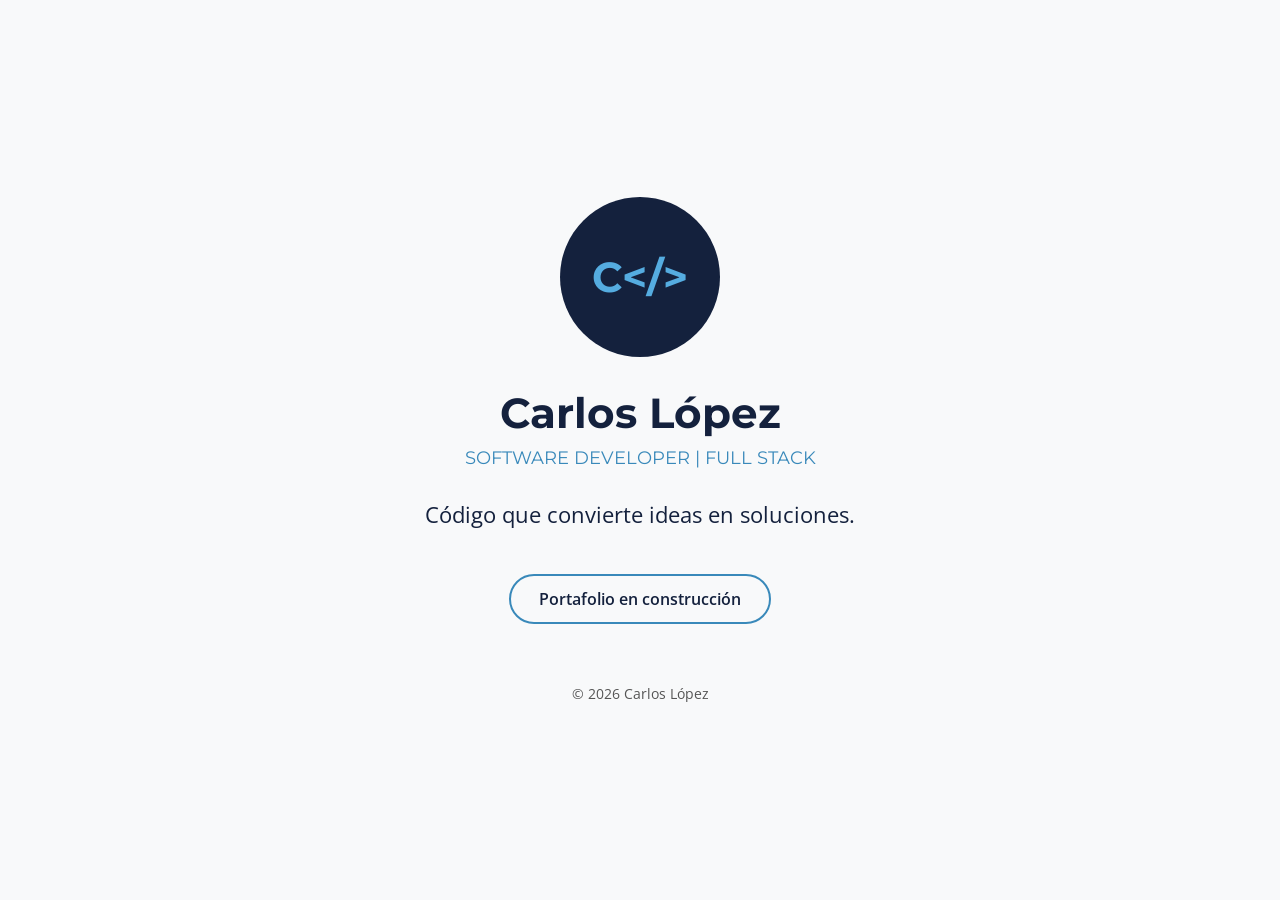
==== index.html @ bdfd5cbb "Add initial HTML structure for portfolio page" ====
<!DOCTYPE html>
<html lang="es">
<head>
    <meta charset="UTF-8">
    <meta name="viewport" content="width=device-width, initial-scale=1.0">
    <title>Carlos López | Portafolio Profesional</title>

    <link href="https://fonts.googleapis.com/css2?family=Montserrat:wght@600;700&family=Open+Sans:wght@400;600&display=swap" rel="stylesheet">

    <style>
        * {
            margin: 0;
            padding: 0;
            box-sizing: border-box;
        }

        body {
            min-height: 100vh;
            display: flex;
            justify-content: center;
            align-items: center;
            text-align: center;
            font-family: 'Open Sans', sans-serif;
            background: #F8F9FA;
            color: #14213D;
        }

        .container {
            padding: 40px 25px;
            max-width: 800px;
        }

        .logo {
            width: 160px;
            height: 160px;
            margin: 0 auto 30px;
            border-radius: 50%;
            background: #14213D;
            display: flex;
            justify-content: center;
            align-items: center;
            font-family: 'Montserrat', sans-serif;
            font-size: 42px;
            font-weight: 700;
            color: #55ACE0;
        }

        h1 {
            font-family: 'Montserrat', sans-serif;
            font-size: 42px;
            margin-bottom: 8px;
        }

        .role {
            font-family: 'Montserrat', sans-serif;
            font-size: 18px;
            color: #3989BA;
            margin-bottom: 30px;
        }

        .slogan {
            font-size: 22px;
            margin-bottom: 45px;
        }

        .construction {
            display: inline-block;
            padding: 12px 28px;
            border: 2px solid #3989BA;
            border-radius: 30px;
            color: #14213D;
            font-weight: 600;
        }

        footer {
            margin-top: 60px;
            font-size: 14px;
            color: #555;
        }
    </style>
</head>

<body>

    <main class="container">

        <div class="logo">
            C&lt;/&gt;
        </div>

        <h1>Carlos López</h1>

        <p class="role">
            SOFTWARE DEVELOPER | FULL STACK
        </p>

        <p class="slogan">
            Código que convierte ideas en soluciones.
        </p>

        <div class="construction">
            Portafolio en construcción
        </div>

        <footer>
            © 2026 Carlos López
        </footer>

    </main>

</body>
</html>
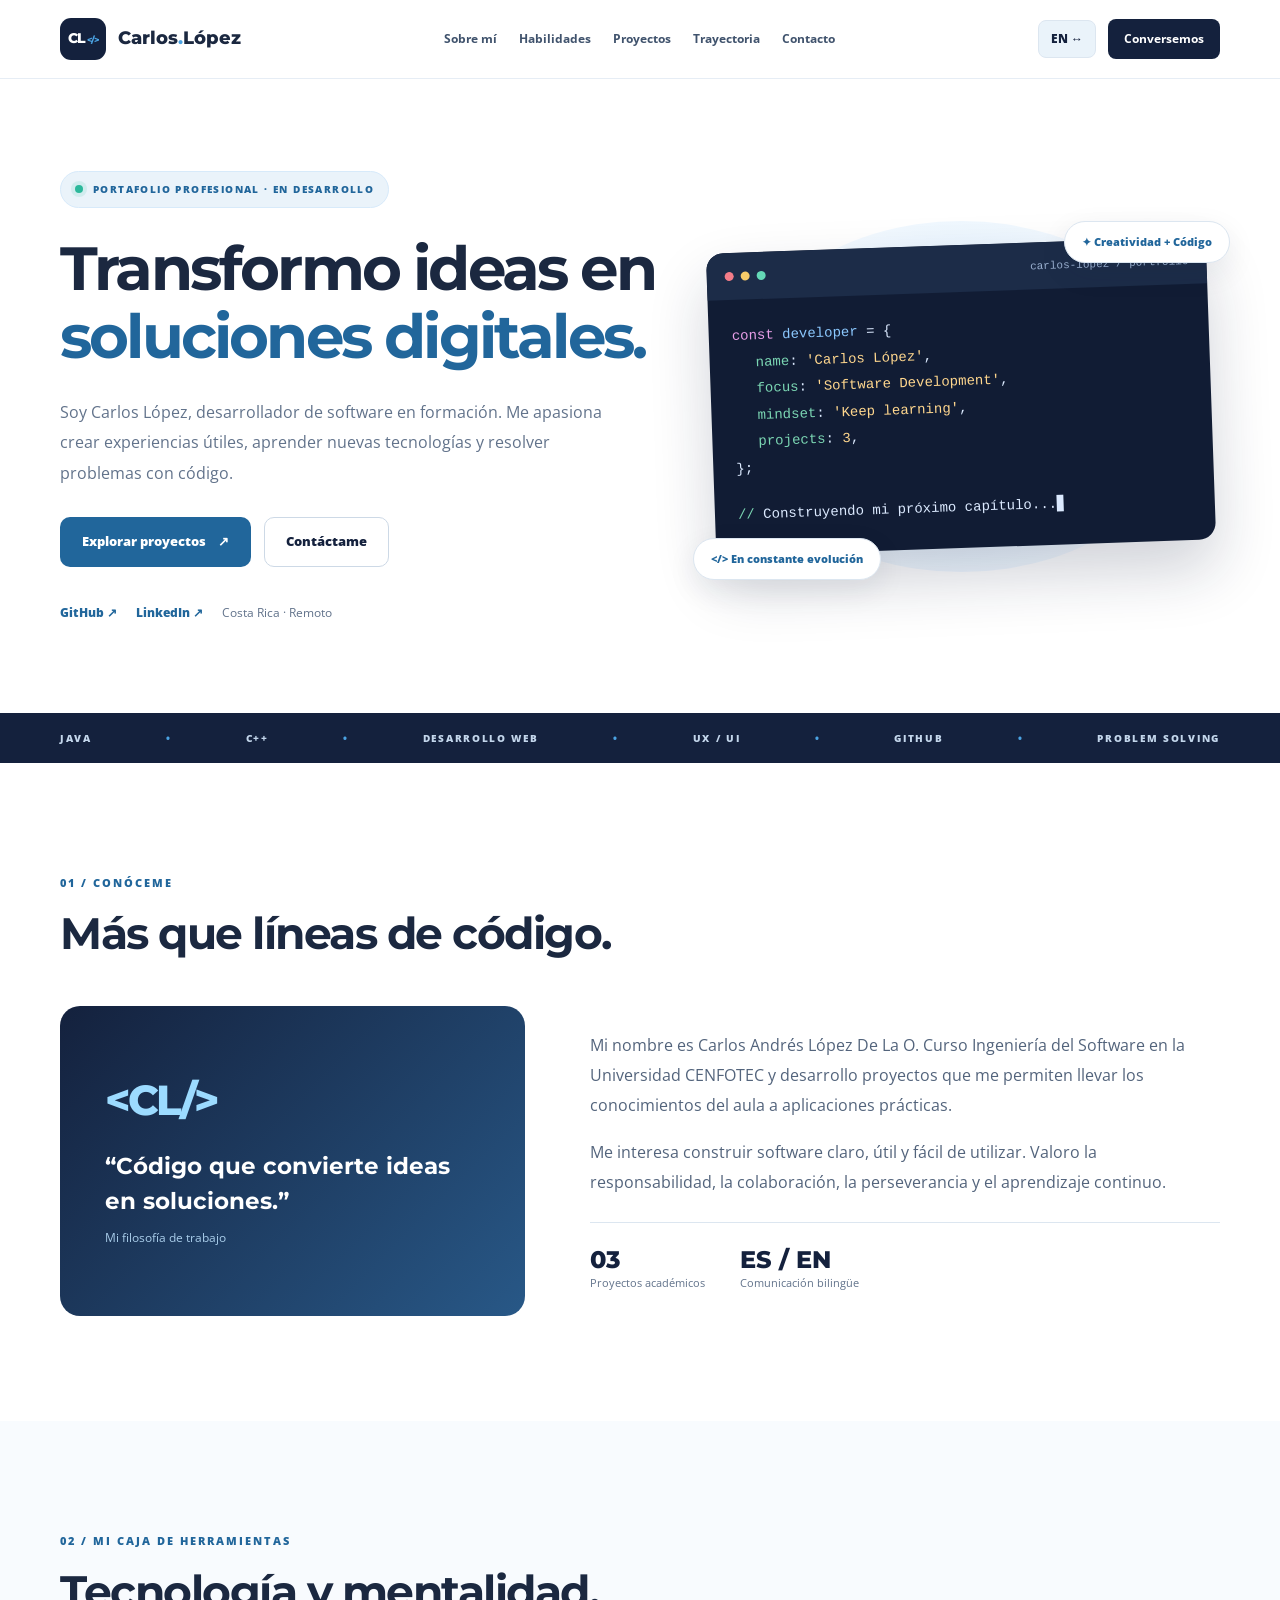
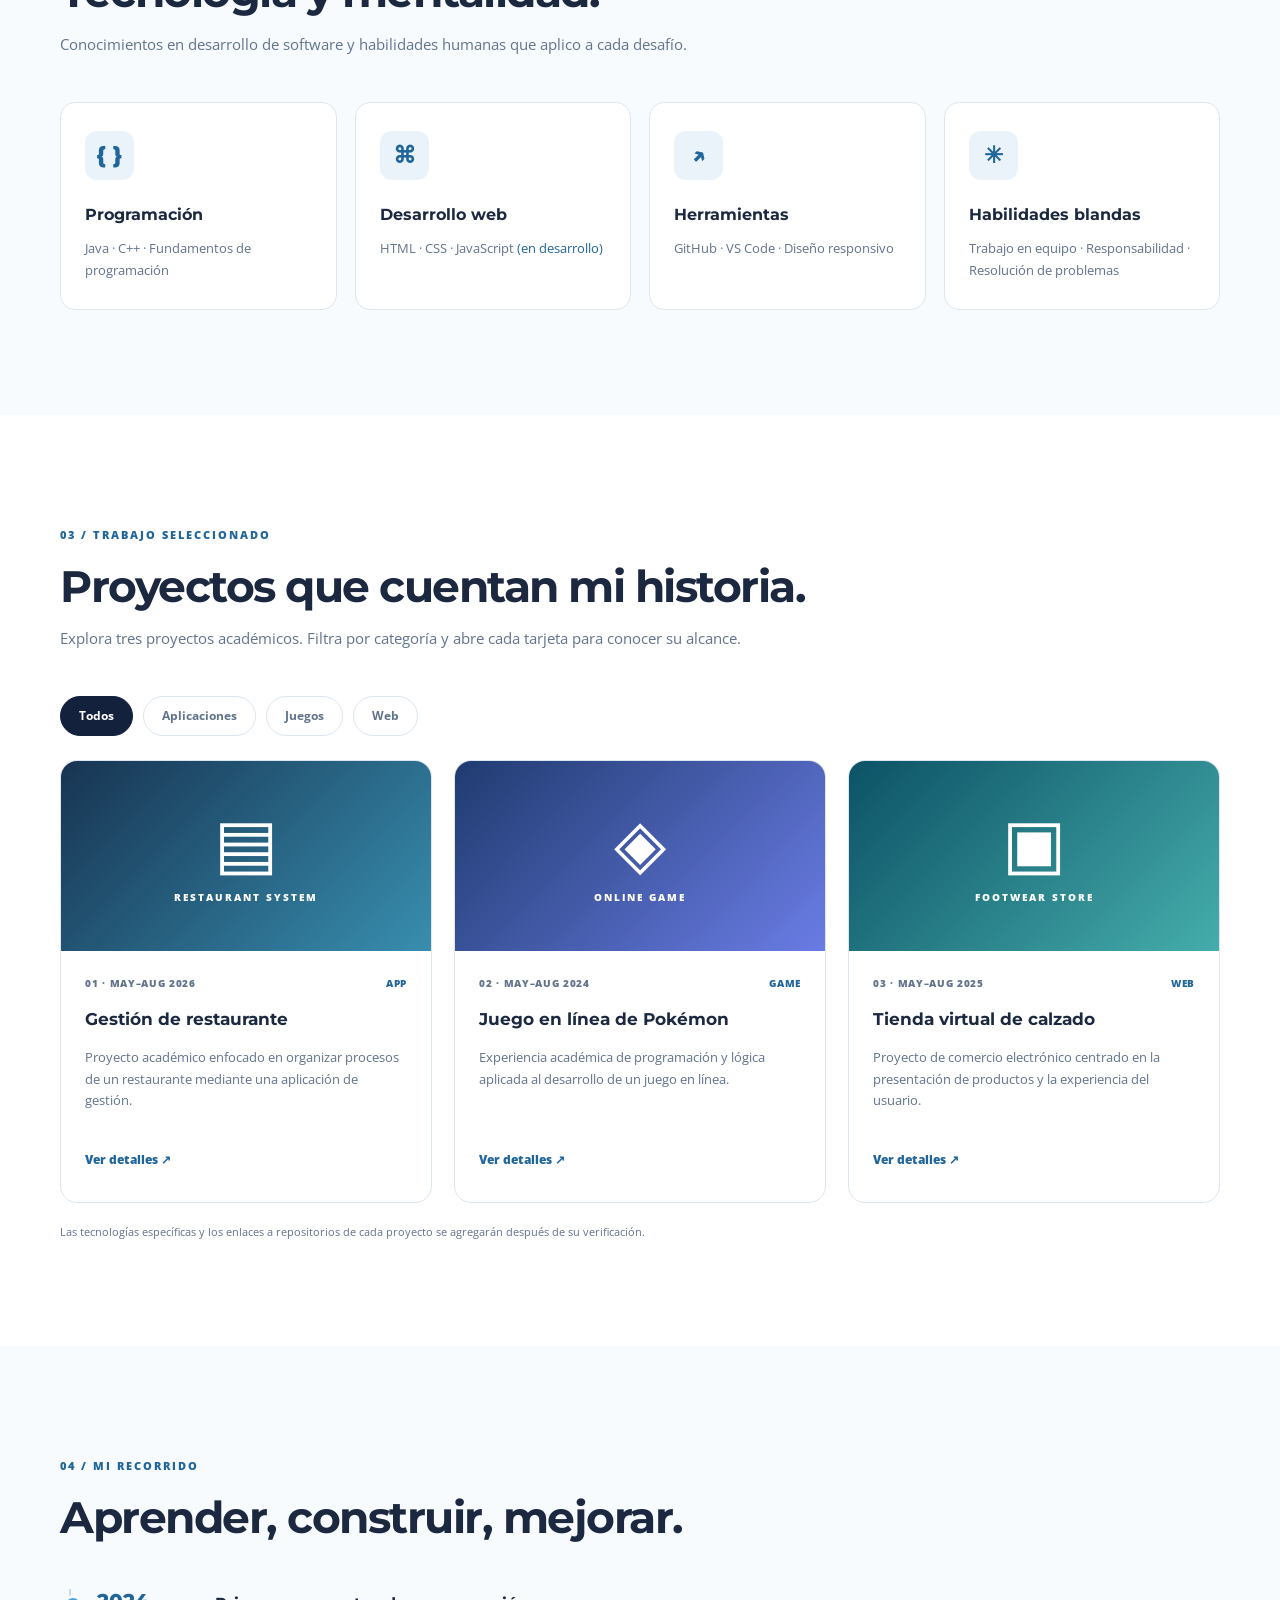
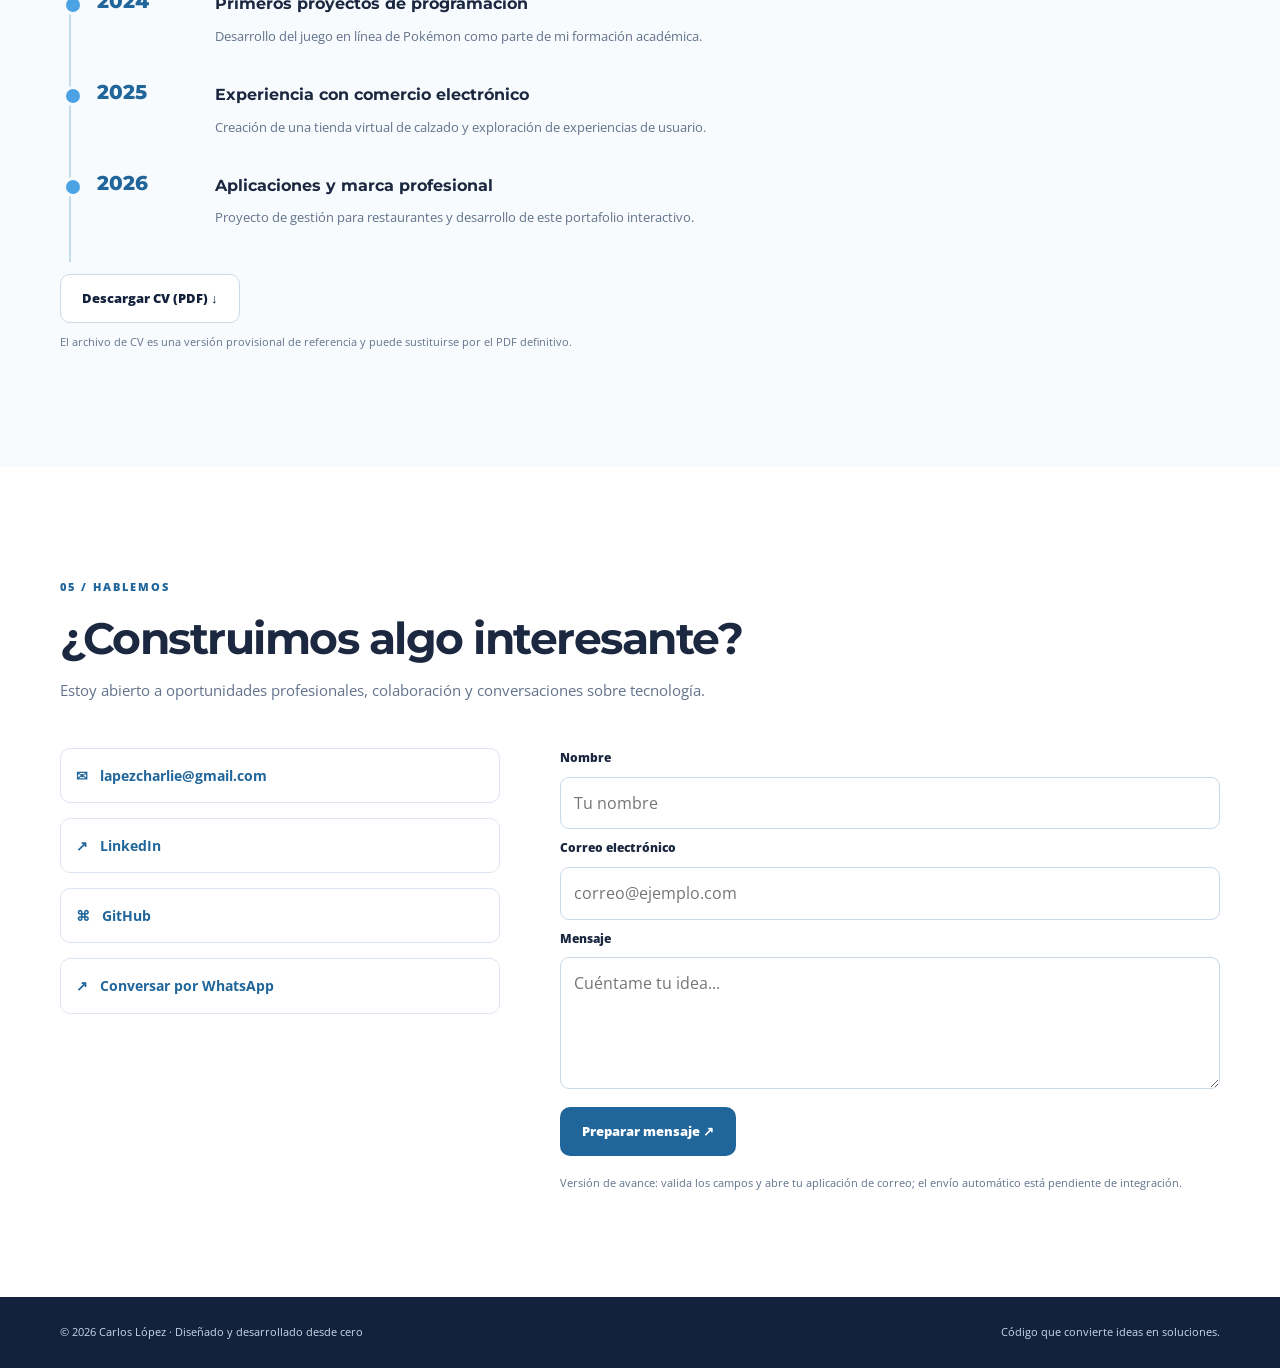
==== commit 64b6449c: "Revise index.html for portfolio updates Updated HTML structure and content for Carlos López's portfo" ====
--- a/index.html
+++ b/index.html
@@ -1,112 +1,34 @@
-<!DOCTYPE html>
+<!doctype html>
 <html lang="es">
 <head>
-    <meta charset="UTF-8">
-    <meta name="viewport" content="width=device-width, initial-scale=1.0">
-    <title>Carlos López | Portafolio Profesional</title>
+<meta charset="utf-8"><meta name="viewport" content="width=device-width,initial-scale=1">
+<meta name="description" content="Portafolio profesional de Carlos López, desarrollador de software. Proyectos, habilidades y contacto.">
+<title>Carlos López | Software Developer</title>
+<link rel="icon" href="assets/favicon.svg" type="image/svg+xml">
+<link rel="preconnect" href="https://fonts.googleapis.com"><link rel="preconnect" href="https://fonts.gstatic.com" crossorigin>
+<link href="https://fonts.googleapis.com/css2?family=Montserrat:wght@400;500;600;700;800&family=Open+Sans:wght@400;500;600;700&display=swap" rel="stylesheet">
+<link rel="stylesheet" href="styles.css">
+<script src="script.js" defer></script>
+</head>
+<body>
+<a class="skip-link" href="#main">Saltar al contenido</a>
+<header class="header" id="top"><nav class="nav container" aria-label="Navegación principal">
+<a class="brand" href="#inicio" aria-label="Carlos López, inicio"><span class="brand-icon">CL<span class="bracket">&lt;/&gt;</span></span><span>Carlos<span class="dot">.</span>López</span></a>
+<button id="menuBtn" class="menu-btn" aria-label="Abrir menú" aria-expanded="false" aria-controls="navLinks">☰</button>
+<div class="nav-links" id="navLinks"><a href="#sobre-mi" data-i18n="navAbout">Sobre mí</a><a href="#habilidades" data-i18n="navSkills">Habilidades</a><a href="#proyectos" data-i18n="navProjects">Proyectos</a><a href="#trayectoria" data-i18n="navJourney">Trayectoria</a><a href="#contacto" data-i18n="navContact">Contacto</a></div>
+<div class="nav-actions"><button id="langBtn" class="lang-btn" aria-label="Switch language" aria-pressed="false">EN <span aria-hidden="true">↔</span></button><a class="nav-cta" href="#contacto" data-i18n="letsTalk">Conversemos</a></div>
+</nav></header>
+<main id="main">
+<section class="hero container" id="inicio"><div class="hero-copy reveal"><div class="eyebrow"><span class="live-dot"></span><span data-i18n="eyebrow">PORTAFOLIO PROFESIONAL · EN DESARROLLO</span></div><h1 data-i18n="heroTitle">Transformo ideas en <em>soluciones digitales.</em></h1><p class="hero-sub" data-i18n="heroText">Soy Carlos López, desarrollador de software en formación. Me apasiona crear experiencias útiles, aprender nuevas tecnologías y resolver problemas con código.</p><div class="hero-buttons"><a class="btn btn-primary" href="#proyectos" data-i18n="viewProjects">Explorar proyectos <span aria-hidden="true">↗</span></a><a class="btn btn-secondary" href="#contacto" data-i18n="contactMe">Contáctame</a></div><div class="hero-social"><a href="https://github.com/CarloLopez23" target="_blank" rel="noopener">GitHub ↗</a><a href="https://www.linkedin.com/in/carloslopezdelao-dev/" target="_blank" rel="noopener">LinkedIn ↗</a><span data-i18n="location">Costa Rica · Remoto</span></div></div><div class="hero-visual reveal" aria-label="Ilustración vectorial de un entorno de desarrollo"><div class="glow"></div><div class="terminal"><div class="terminal-bar"><span></span><span></span><span></span><strong>carlos-lopez / portfolio</strong></div><div class="code"><p><span class="pink">const</span> <span class="blue">developer</span> = {</p><p class="indent"><span class="mint">name</span>: <span class="yellow">'Carlos López'</span>,</p><p class="indent"><span class="mint">focus</span>: <span class="yellow">'Software Development'</span>,</p><p class="indent"><span class="mint">mindset</span>: <span class="yellow">'Keep learning'</span>,</p><p class="indent"><span class="mint">projects</span>: <span class="yellow">3</span>,</p><p>};</p><p class="terminal-last"><span class="mint">//</span> <span data-i18n="terminalComment">Construyendo mi próximo capítulo...</span><span class="cursor">▋</span></p></div></div><div class="floating-pill pill-top">✦ <span data-i18n="pillCreative">Creatividad + Código</span></div><div class="floating-pill pill-bottom">&lt;/&gt; <span data-i18n="pillBuilding">En constante evolución</span></div></div></section>
+<div class="ticker"><div class="container ticker-inner"><span>JAVA</span><span>•</span><span>C++</span><span>•</span><span>DESARROLLO WEB</span><span>•</span><span>UX / UI</span><span>•</span><span>GITHUB</span><span>•</span><span>PROBLEM SOLVING</span></div></div>
+<section class="section container" id="sobre-mi"><div class="section-heading reveal"><span class="section-number">01 / <span data-i18n="aboutKicker">CONÓCEME</span></span><h2 data-i18n="aboutTitle">Más que líneas de código.</h2></div><div class="about-grid"><div class="about-card reveal"><div class="about-symbol">&lt;CL/&gt;</div><p data-i18n="aboutQuote">“Código que convierte ideas en soluciones.”</p><span data-i18n="aboutSignature">Mi filosofía de trabajo</span></div><div class="about-text reveal"><p data-i18n="aboutP1">Mi nombre es Carlos Andrés López De La O. Curso Ingeniería del Software en la Universidad CENFOTEC y desarrollo proyectos que me permiten llevar los conocimientos del aula a aplicaciones prácticas.</p><p data-i18n="aboutP2">Me interesa construir software claro, útil y fácil de utilizar. Valoro la responsabilidad, la colaboración, la perseverancia y el aprendizaje continuo.</p><div class="mini-facts"><div><strong>03</strong><span data-i18n="factProjects">Proyectos académicos</span></div><div><strong>ES / EN</strong><span data-i18n="factLanguages">Comunicación bilingüe</span></div></div></div></div></section>
+<section class="section section-alt" id="habilidades"><div class="container"><div class="section-heading reveal"><span class="section-number">02 / <span data-i18n="skillsKicker">MI CAJA DE HERRAMIENTAS</span></span><h2 data-i18n="skillsTitle">Tecnología y mentalidad.</h2><p data-i18n="skillsIntro">Conocimientos en desarrollo de software y habilidades humanas que aplico a cada desafío.</p></div><div class="skills-grid"><article class="skill-card reveal"><span class="skill-icon">{ }</span><h3 data-i18n="skillCode">Programación</h3><p>Java · C++ · <span data-i18n="fundamentals">Fundamentos de programación</span></p></article><article class="skill-card reveal"><span class="skill-icon">⌘</span><h3 data-i18n="skillWeb">Desarrollo web</h3><p>HTML · CSS · JavaScript <span class="learning" data-i18n="inProgress">(en desarrollo)</span></p></article><article class="skill-card reveal"><span class="skill-icon">↗</span><h3 data-i18n="skillTools">Herramientas</h3><p>GitHub · VS Code · <span data-i18n="responsive">Diseño responsivo</span></p></article><article class="skill-card reveal"><span class="skill-icon">✳</span><h3 data-i18n="skillSoft">Habilidades blandas</h3><p data-i18n="softText">Trabajo en equipo · Responsabilidad · Resolución de problemas</p></article></div></div></section>
+<section class="section container" id="proyectos"><div class="section-heading reveal"><span class="section-number">03 / <span data-i18n="projectsKicker">TRABAJO SELECCIONADO</span></span><h2 data-i18n="projectsTitle">Proyectos que cuentan mi historia.</h2><p data-i18n="projectsIntro">Explora tres proyectos académicos. Filtra por categoría y abre cada tarjeta para conocer su alcance.</p></div><div class="filter-bar reveal" role="group" aria-label="Filtrar proyectos"><button class="filter active" data-filter="all" aria-pressed="true" data-i18n="filterAll">Todos</button><button class="filter" data-filter="app" aria-pressed="false" data-i18n="filterApps">Aplicaciones</button><button class="filter" data-filter="game" aria-pressed="false" data-i18n="filterGames">Juegos</button><button class="filter" data-filter="web" aria-pressed="false" data-i18n="filterWeb">Web</button></div><div class="project-grid" id="projectGrid"><article class="project-card reveal" data-category="app"><div class="project-art art-rest"><span class="art-icon">▤</span><span class="art-label">RESTAURANT SYSTEM</span></div><div class="project-content"><div class="project-meta">01 · MAY–AUG 2026 <span>APP</span></div><h3 data-i18n="restaurantTitle">Gestión de restaurante</h3><p data-i18n="restaurantDesc">Proyecto académico enfocado en organizar procesos de un restaurante mediante una aplicación de gestión.</p><button class="details-btn" data-project="restaurant" data-i18n="viewDetails">Ver detalles ↗</button></div></article><article class="project-card reveal" data-category="game"><div class="project-art art-pokemon"><span class="art-icon">◈</span><span class="art-label">ONLINE GAME</span></div><div class="project-content"><div class="project-meta">02 · MAY–AUG 2024 <span>GAME</span></div><h3 data-i18n="pokemonTitle">Juego en línea de Pokémon</h3><p data-i18n="pokemonDesc">Experiencia académica de programación y lógica aplicada al desarrollo de un juego en línea.</p><button class="details-btn" data-project="pokemon" data-i18n="viewDetails">Ver detalles ↗</button></div></article><article class="project-card reveal" data-category="web"><div class="project-art art-store"><span class="art-icon">▣</span><span class="art-label">FOOTWEAR STORE</span></div><div class="project-content"><div class="project-meta">03 · MAY–AUG 2025 <span>WEB</span></div><h3 data-i18n="storeTitle">Tienda virtual de calzado</h3><p data-i18n="storeDesc">Proyecto de comercio electrónico centrado en la presentación de productos y la experiencia del usuario.</p><button class="details-btn" data-project="store" data-i18n="viewDetails">Ver detalles ↗</button></div></article></div><div class="section-note" data-i18n="projectNote">Las tecnologías específicas y los enlaces a repositorios de cada proyecto se agregarán después de su verificación.</div></section>
+<section class="section section-alt" id="trayectoria"><div class="container"><div class="section-heading reveal"><span class="section-number">04 / <span data-i18n="journeyKicker">MI RECORRIDO</span></span><h2 data-i18n="journeyTitle">Aprender, construir, mejorar.</h2></div><div class="timeline"><div class="timeline-item reveal"><div class="timeline-year">2024</div><div><h3 data-i18n="timeline1Title">Primeros proyectos de programación</h3><p data-i18n="timeline1Desc">Desarrollo del juego en línea de Pokémon como parte de mi formación académica.</p></div></div><div class="timeline-item reveal"><div class="timeline-year">2025</div><div><h3 data-i18n="timeline2Title">Experiencia con comercio electrónico</h3><p data-i18n="timeline2Desc">Creación de una tienda virtual de calzado y exploración de experiencias de usuario.</p></div></div><div class="timeline-item reveal"><div class="timeline-year">2026</div><div><h3 data-i18n="timeline3Title">Aplicaciones y marca profesional</h3><p data-i18n="timeline3Desc">Proyecto de gestión para restaurantes y desarrollo de este portafolio interactivo.</p></div></div></div><a class="btn btn-secondary resume-btn" href="assets/CV_Carlos_Lopez.pdf" download data-i18n="downloadCv">Descargar CV (PDF) ↓</a><p class="resume-note" data-i18n="resumeNote">El archivo de CV es una versión provisional de referencia y puede sustituirse por el PDF definitivo.</p></div></section>
+<section class="section container" id="contacto"><div class="section-heading reveal"><span class="section-number">05 / <span data-i18n="contactKicker">HABLEMOS</span></span><h2 data-i18n="contactTitle">¿Construimos algo interesante?</h2><p data-i18n="contactIntro">Estoy abierto a oportunidades profesionales, colaboración y conversaciones sobre tecnología.</p></div><div class="contact-grid"><div class="contact-info reveal"><a href="mailto:lapezcharlie@gmail.com">✉ &nbsp; lapezcharlie@gmail.com</a><a href="https://www.linkedin.com/in/carloslopezdelao-dev/" target="_blank" rel="noopener">↗ &nbsp; LinkedIn</a><a href="https://github.com/CarloLopez23" target="_blank" rel="noopener">⌘ &nbsp; GitHub</a><a class="whatsapp-link" href="https://wa.me/50663134880" target="_blank" rel="noopener" data-i18n="whatsapp">↗ &nbsp; Conversar por WhatsApp</a></div><form id="contactForm" class="contact-form reveal" novalidate><label for="name" data-i18n="labelName">Nombre</label><input id="name" name="name" required minlength="2" autocomplete="name" placeholder="Tu nombre"><label for="email" data-i18n="labelEmail">Correo electrónico</label><input id="email" name="email" type="email" required autocomplete="email" placeholder="correo@ejemplo.com"><label for="message" data-i18n="labelMessage">Mensaje</label><textarea id="message" name="message" required minlength="10" rows="4" placeholder="Cuéntame tu idea..."></textarea><button class="btn btn-primary" type="submit" data-i18n="sendMessage">Preparar mensaje ↗</button><p id="formStatus" class="form-status" role="status" aria-live="polite"></p><small data-i18n="formNote">Versión de avance: valida los campos y abre tu aplicación de correo; el envío automático está pendiente de integración.</small></form></div></section>
+</main><footer class="footer"><div class="container footer-inner"><span>© <span id="year"></span> Carlos López · <span data-i18n="footerMade">Diseñado y desarrollado desde cero</span></span><span data-i18n="footerTag">Código que convierte ideas en soluciones.</span></div></footer>
+<button class="scroll-top" id="scrollTop" aria-label="Volver arriba" title="Volver arriba">↑</button>
+<dialog id="projectModal" class="project-modal" aria-labelledby="modalTitle"><button id="closeModal" class="modal-close" aria-label="Cerrar">×</button><span id="modalDate" class="modal-date"></span><h2 id="modalTitle"></h2><p id="modalDesc"></p><div class="modal-detail"><strong id="modalStatusLabel">Estado:</strong> <span id="modalStatus"></span></div><button class="btn btn-secondary" id="modalOk" data-i18n="close">Cerrar</button></dialog>
+</body></html>
 
-    <link href="https://fonts.googleapis.com/css2?family=Montserrat:wght@600;700&family=Open+Sans:wght@400;600&display=swap" rel="stylesheet">
-
-    <style>
-        * {
-            margin: 0;
-            padding: 0;
-            box-sizing: border-box;
-        }
-
-        body {
-            min-height: 100vh;
-            display: flex;
-            justify-content: center;
-            align-items: center;
-            text-align: center;
-            font-family: 'Open Sans', sans-serif;
-            background: #F8F9FA;
-            color: #14213D;
-        }
-
-        .container {
-            padding: 40px 25px;
-            max-width: 800px;
-        }
-
-        .logo {
-            width: 160px;
-            height: 160px;
-            margin: 0 auto 30px;
-            border-radius: 50%;
-            background: #14213D;
-            display: flex;
-            justify-content: center;
-            align-items: center;
-            font-family: 'Montserrat', sans-serif;
-            font-size: 42px;
-            font-weight: 700;
-            color: #55ACE0;
-        }
-
-        h1 {
-            font-family: 'Montserrat', sans-serif;
-            font-size: 42px;
-            margin-bottom: 8px;
-        }
-
-        .role {
-            font-family: 'Montserrat', sans-serif;
-            font-size: 18px;
-            color: #3989BA;
-            margin-bottom: 30px;
-        }
-
-        .slogan {
-            font-size: 22px;
-            margin-bottom: 45px;
-        }
-
-        .construction {
-            display: inline-block;
-            padding: 12px 28px;
-            border: 2px solid #3989BA;
-            border-radius: 30px;
-            color: #14213D;
-            font-weight: 600;
-        }
-
-        footer {
-            margin-top: 60px;
-            font-size: 14px;
-            color: #555;
-        }
-    </style>
-</head>
-
-<body>
-
-    <main class="container">
-
-        <div class="logo">
-            C&lt;/&gt;
-        </div>
-
-        <h1>Carlos López</h1>
-
-        <p class="role">
-            SOFTWARE DEVELOPER | FULL STACK
-        </p>
-
-        <p class="slogan">
-            Código que convierte ideas en soluciones.
-        </p>
-
-        <div class="construction">
-            Portafolio en construcción
-        </div>
-
-        <footer>
-            © 2026 Carlos López
-        </footer>
-
-    </main>
-
-</body>
 </html>
--- a/styles.css
+++ b/styles.css
@@ -0,0 +1 @@
+:root{--navy:#14213d;--blue:#21669b;--sky:#4ba3e3;--pale:#eaf3fa;--ink:#1b2840;--muted:#62738b;--line:#dce6f0;--white:#fff;--bg:#f8fbfe}*{box-sizing:border-box}html{scroll-behavior:smooth;scroll-padding-top:90px}body{margin:0;font-family:'Open Sans',Arial,sans-serif;color:var(--ink);background:var(--white);line-height:1.65}h1,h2,h3,.brand{font-family:Montserrat,Arial,sans-serif}h1,h2,h3,p{margin-top:0}a{color:inherit}button,input,textarea{font:inherit}button{cursor:pointer}button:focus-visible,a:focus-visible,input:focus-visible,textarea:focus-visible{outline:3px solid var(--sky);outline-offset:3px}.container{width:min(1160px,calc(100% - 48px));margin:auto}.skip-link{position:absolute;top:-60px;left:12px;z-index:99;background:#fff;padding:8px}.skip-link:focus{top:10px}.header{position:sticky;top:0;z-index:30;background:#ffffffed;backdrop-filter:blur(16px);border-bottom:1px solid #e6edf5}.nav{height:78px;display:flex;align-items:center;gap:24px;justify-content:space-between}.brand{text-decoration:none;font-weight:800;font-size:18px;display:flex;align-items:center;gap:12px;white-space:nowrap}.brand-icon{background:var(--navy);color:#fff;border-radius:11px;font-size:14px;padding:9px 8px;letter-spacing:-1px}.bracket{font-size:9px;color:var(--sky);padding-left:2px}.dot{color:var(--sky)}.nav-links{display:flex;gap:22px}.nav-links a{text-decoration:none;font-size:12px;font-weight:700;color:#40536d}.nav-links a:hover{color:var(--blue)}.nav-actions{display:flex;gap:12px;align-items:center}.lang-btn{background:var(--pale);color:var(--navy);border:1px solid var(--line);padding:8px 12px;border-radius:8px;font-weight:800;font-size:12px}.nav-cta{background:var(--navy);color:white;text-decoration:none;padding:10px 16px;border-radius:8px;font-size:12px;font-weight:700}.menu-btn{display:none}.hero{min-height:630px;padding-top:92px;padding-bottom:90px;display:grid;grid-template-columns:1.07fr .93fr;gap:48px;align-items:center}.eyebrow{display:inline-flex;align-items:center;gap:10px;color:var(--blue);background:var(--pale);border:1px solid #d7eafa;border-radius:50px;padding:9px 14px;font-size:10px;letter-spacing:1.4px;font-weight:800}.live-dot{width:8px;height:8px;border-radius:50%;background:#2cb89b;box-shadow:0 0 0 4px #2cb89b22}.hero h1{font-size:clamp(39px,4.8vw,65px);letter-spacing:-2.8px;line-height:1.12;margin:26px 0}.hero h1 em{font-style:normal;color:var(--blue)}.hero-sub{max-width:570px;color:var(--muted);font-size:16px;line-height:1.9}.hero-buttons{display:flex;gap:13px;flex-wrap:wrap;margin-top:29px}.btn{display:inline-flex;align-items:center;justify-content:center;gap:12px;text-decoration:none;border-radius:10px;padding:13px 21px;font-weight:800;font-size:13px;border:1px solid transparent;transition:transform .2s,box-shadow .2s}.btn:hover{transform:translateY(-3px);box-shadow:0 9px 24px #14213d22}.btn-primary{background:var(--blue);color:#fff}.btn-secondary{background:#fff;color:var(--navy);border-color:#cdd9e6}.hero-social{display:flex;gap:19px;flex-wrap:wrap;margin-top:36px;font-size:12px;color:var(--muted)}.hero-social a{font-weight:800;color:var(--blue);text-decoration:none}.hero-visual{min-height:390px;position:relative;display:grid;place-items:center}.glow{position:absolute;width:90%;height:90%;border-radius:50%;background:radial-gradient(circle,#d4eafd 0%,#f2f9ff 65%,transparent 75%)}.terminal{position:relative;width:100%;max-width:500px;border-radius:17px;background:#111c34;box-shadow:0 30px 60px #14213d32;overflow:hidden;transform:rotate(-2deg)}.terminal-bar{height:47px;background:#1c2c48;display:flex;align-items:center;gap:7px;padding:0 18px}.terminal-bar span{width:9px;height:9px;border-radius:50%;background:#f37c88}.terminal-bar span:nth-child(2){background:#f7cb69}.terminal-bar span:nth-child(3){background:#64d8b6}.terminal-bar strong{margin-left:auto;color:#9ab0d0;font:11px monospace}.code{padding:23px 23px 28px;color:#dceaff;font:clamp(11px,1.2vw,14px)/1.9 Consolas,monospace}.code p{margin:0}.indent{padding-left:23px}.pink{color:#e99fe8}.blue{color:#8cc9ff}.mint{color:#7bd6b3}.yellow{color:#ffd78e}.terminal-last{padding-top:19px}.cursor{animation:blink 1s infinite}.floating-pill{position:absolute;background:#fff;padding:11px 17px;border:1px solid var(--line);border-radius:50px;box-shadow:0 10px 30px #14213d15;color:var(--blue);font-size:11px;font-weight:800}.pill-top{top:5%;right:-2%}.pill-bottom{bottom:3%;left:-2%}@keyframes blink{50%{opacity:0}}.ticker{background:var(--navy);color:#c3d6eb}.ticker-inner{display:flex;align-items:center;justify-content:space-between;gap:10px;padding:17px 0;font-size:10px;font-weight:800;letter-spacing:1.7px}.ticker span:nth-child(even){color:var(--sky)}.section{padding:105px 0}.section-alt{background:var(--bg)}.section-heading{max-width:760px;margin-bottom:45px}.section-number{color:var(--blue);font-size:11px;letter-spacing:2px;font-weight:800}.section-heading h2{font-size:clamp(28px,3.5vw,44px);line-height:1.22;letter-spacing:-1.5px;margin:13px 0 13px}.section-heading p{color:var(--muted);font-size:15px}.about-grid{display:grid;grid-template-columns:.85fr 1.15fr;gap:65px;align-items:center}.about-card{background:linear-gradient(135deg,var(--navy),#285887);border-radius:20px;padding:45px;min-height:310px;display:flex;flex-direction:column;justify-content:center;color:#fff}.about-symbol{font:800 42px Montserrat;color:#9cdbff;letter-spacing:-3px}.about-card p{font:700 23px/1.5 Montserrat;margin:23px 0 10px}.about-card span{font-size:12px;color:#a8cce9}.about-text>p{color:#53647c;line-height:1.9}.mini-facts{display:flex;gap:35px;border-top:1px solid var(--line);margin-top:25px;padding-top:22px}.mini-facts div{display:flex;flex-direction:column}.mini-facts strong{font:800 24px Montserrat;color:var(--navy)}.mini-facts span{font-size:11px;color:var(--muted)}.skills-grid{display:grid;grid-template-columns:repeat(4,1fr);gap:18px}.skill-card{background:#fff;border:1px solid var(--line);border-radius:15px;padding:28px 24px;transition:transform .25s,box-shadow .25s}.skill-card:hover,.project-card:hover{transform:translateY(-5px);box-shadow:0 17px 35px #14213d12}.skill-icon{display:grid;place-items:center;width:49px;height:49px;border-radius:12px;background:var(--pale);color:var(--blue);font:800 23px Montserrat}.skill-card h3{font-size:16px;margin:22px 0 10px}.skill-card p{color:var(--muted);font-size:13px;margin:0}.learning{color:var(--blue)}.filter-bar{display:flex;gap:10px;flex-wrap:wrap;margin-bottom:24px}.filter{border:1px solid var(--line);border-radius:30px;background:#fff;padding:9px 18px;font-weight:700;font-size:12px;color:#61738b}.filter.active,.filter:hover{background:var(--navy);color:#fff;border-color:var(--navy)}.project-grid{display:grid;grid-template-columns:repeat(3,1fr);gap:22px}.project-card{border:1px solid var(--line);border-radius:17px;overflow:hidden;transition:transform .25s,box-shadow .25s}.project-card[hidden]{display:none}.project-art{height:190px;display:flex;flex-direction:column;align-items:center;justify-content:center;gap:14px;color:white}.art-rest{background:linear-gradient(135deg,#173452,#388eaf)}.art-pokemon{background:linear-gradient(135deg,#203b70,#6a7ce5)}.art-store{background:linear-gradient(135deg,#0c5266,#45adab)}.art-icon{font-size:68px;line-height:1}.art-label{font-size:10px;font-weight:800;letter-spacing:2px}.project-content{padding:24px}.project-meta{font-size:10px;font-weight:800;letter-spacing:.7px;color:var(--muted);display:flex;justify-content:space-between}.project-meta span{color:var(--blue)}.project-content h3{font-size:17px;margin:14px 0}.project-content p{font-size:13px;color:var(--muted);min-height:82px}.details-btn{border:0;background:none;color:var(--blue);font-weight:800;font-size:12px;padding:8px 0}.details-btn:hover{text-decoration:underline}.section-note{font-size:11px;color:var(--muted);margin-top:20px}.timeline{max-width:860px;border-left:2px solid #c5dced;margin-left:9px}.timeline-item{position:relative;display:grid;grid-template-columns:100px 1fr;gap:18px;padding:0 0 33px 26px}.timeline-item:before{content:'';position:absolute;left:-8px;top:6px;width:14px;height:14px;border-radius:50%;background:var(--sky);border:3px solid var(--bg)}.timeline-year{font:800 20px Montserrat;color:var(--blue)}.timeline-item h3{font-size:16px;margin:2px 0 8px}.timeline-item p{color:var(--muted);font-size:13px;margin:0}.resume-btn{margin-top:12px}.resume-note{font-size:11px;color:var(--muted);margin-top:10px}.contact-grid{display:grid;grid-template-columns:.8fr 1.2fr;gap:60px}.contact-info{display:flex;flex-direction:column;gap:15px}.contact-info a{display:block;padding:15px;border:1px solid var(--line);border-radius:10px;text-decoration:none;color:var(--blue);font-weight:700;font-size:14px}.contact-info a:hover{background:var(--pale)}.contact-form{display:flex;flex-direction:column;gap:9px}.contact-form label{font-size:12px;font-weight:800}.contact-form input,.contact-form textarea{border:1px solid #cbd8e6;border-radius:9px;padding:12px 13px;background:#fff;resize:vertical}.contact-form button{align-self:flex-start;margin-top:9px}.contact-form small{color:var(--muted);font-size:11px}.form-status{margin:0;font-size:12px;color:var(--blue)}.footer{background:var(--navy);color:#c8d8e9;padding:26px 0}.footer-inner{display:flex;justify-content:space-between;gap:15px;font-size:11px}.scroll-top{position:fixed;bottom:23px;right:24px;width:44px;height:44px;border:0;border-radius:12px;background:var(--blue);color:#fff;font-size:23px;box-shadow:0 7px 20px #14213d33;opacity:0;pointer-events:none;transform:translateY(12px);transition:.2s;z-index:20}.scroll-top.visible{opacity:1;pointer-events:auto;transform:translateY(0)}.project-modal{width:min(520px,calc(100% - 28px));border:0;border-radius:18px;padding:35px;box-shadow:0 30px 90px #0005}.project-modal::backdrop{background:#0d1b32b8}.modal-close{position:absolute;top:14px;right:19px;border:0;background:none;font-size:29px;color:var(--muted)}.modal-date{color:var(--blue);font-size:11px;font-weight:800;letter-spacing:1px}.project-modal h2{font-size:24px;margin:15px 0}.project-modal p{color:var(--muted)}.modal-detail{background:var(--pale);padding:14px;border-radius:9px;font-size:12px;margin:20px 0}.reveal{opacity:0;transform:translateY(19px);transition:opacity .6s,transform .6s}.reveal.visible{opacity:1;transform:none}@media(max-width:1020px){.nav-links{gap:12px}.nav-links a{font-size:11px}.nav-cta{display:none}.skills-grid{grid-template-columns:repeat(2,1fr)}.hero{gap:25px}}@media(max-width:760px){.container{width:min(100% - 32px,560px)}.nav{height:68px}.menu-btn{display:block;margin-left:auto;border:0;background:var(--pale);border-radius:8px;padding:6px 12px;font-size:23px}.nav-links{display:none;position:absolute;top:68px;left:0;right:0;background:#fff;padding:18px 24px;border-bottom:1px solid var(--line);flex-direction:column;gap:17px;box-shadow:0 12px 22px #14213d12}.nav-links.open{display:flex}.nav-actions{margin-left:0}.hero{grid-template-columns:1fr;padding-top:58px;padding-bottom:55px;gap:35px}.hero h1{letter-spacing:-1.8px}.hero-visual{min-height:310px}.pill-top{right:0}.pill-bottom{left:0}.ticker-inner{justify-content:center;flex-wrap:wrap;gap:8px 12px}.section{padding:68px 0}.about-grid,.contact-grid{grid-template-columns:1fr;gap:27px}.about-card{min-height:250px;padding:30px}.project-grid{grid-template-columns:1fr}.project-content p{min-height:auto}.footer-inner{flex-direction:column}.timeline-item{grid-template-columns:70px 1fr;gap:12px}.timeline-year{font-size:16px}}@media(max-width:450px){.skills-grid{grid-template-columns:1fr}.hero h1{font-size:37px}.floating-pill{font-size:9px;padding:8px 10px}.terminal-bar strong{font-size:9px}.code{font-size:10px}.hero-social{gap:10px}.brand{font-size:15px}.nav-actions{gap:5px}.lang-btn{padding:7px}}@media(prefers-reduced-motion:reduce){html{scroll-behavior:auto}.reveal{opacity:1;transform:none;transition:none}.cursor{animation:none}*{scroll-behavior:auto!important;transition:none!important}}
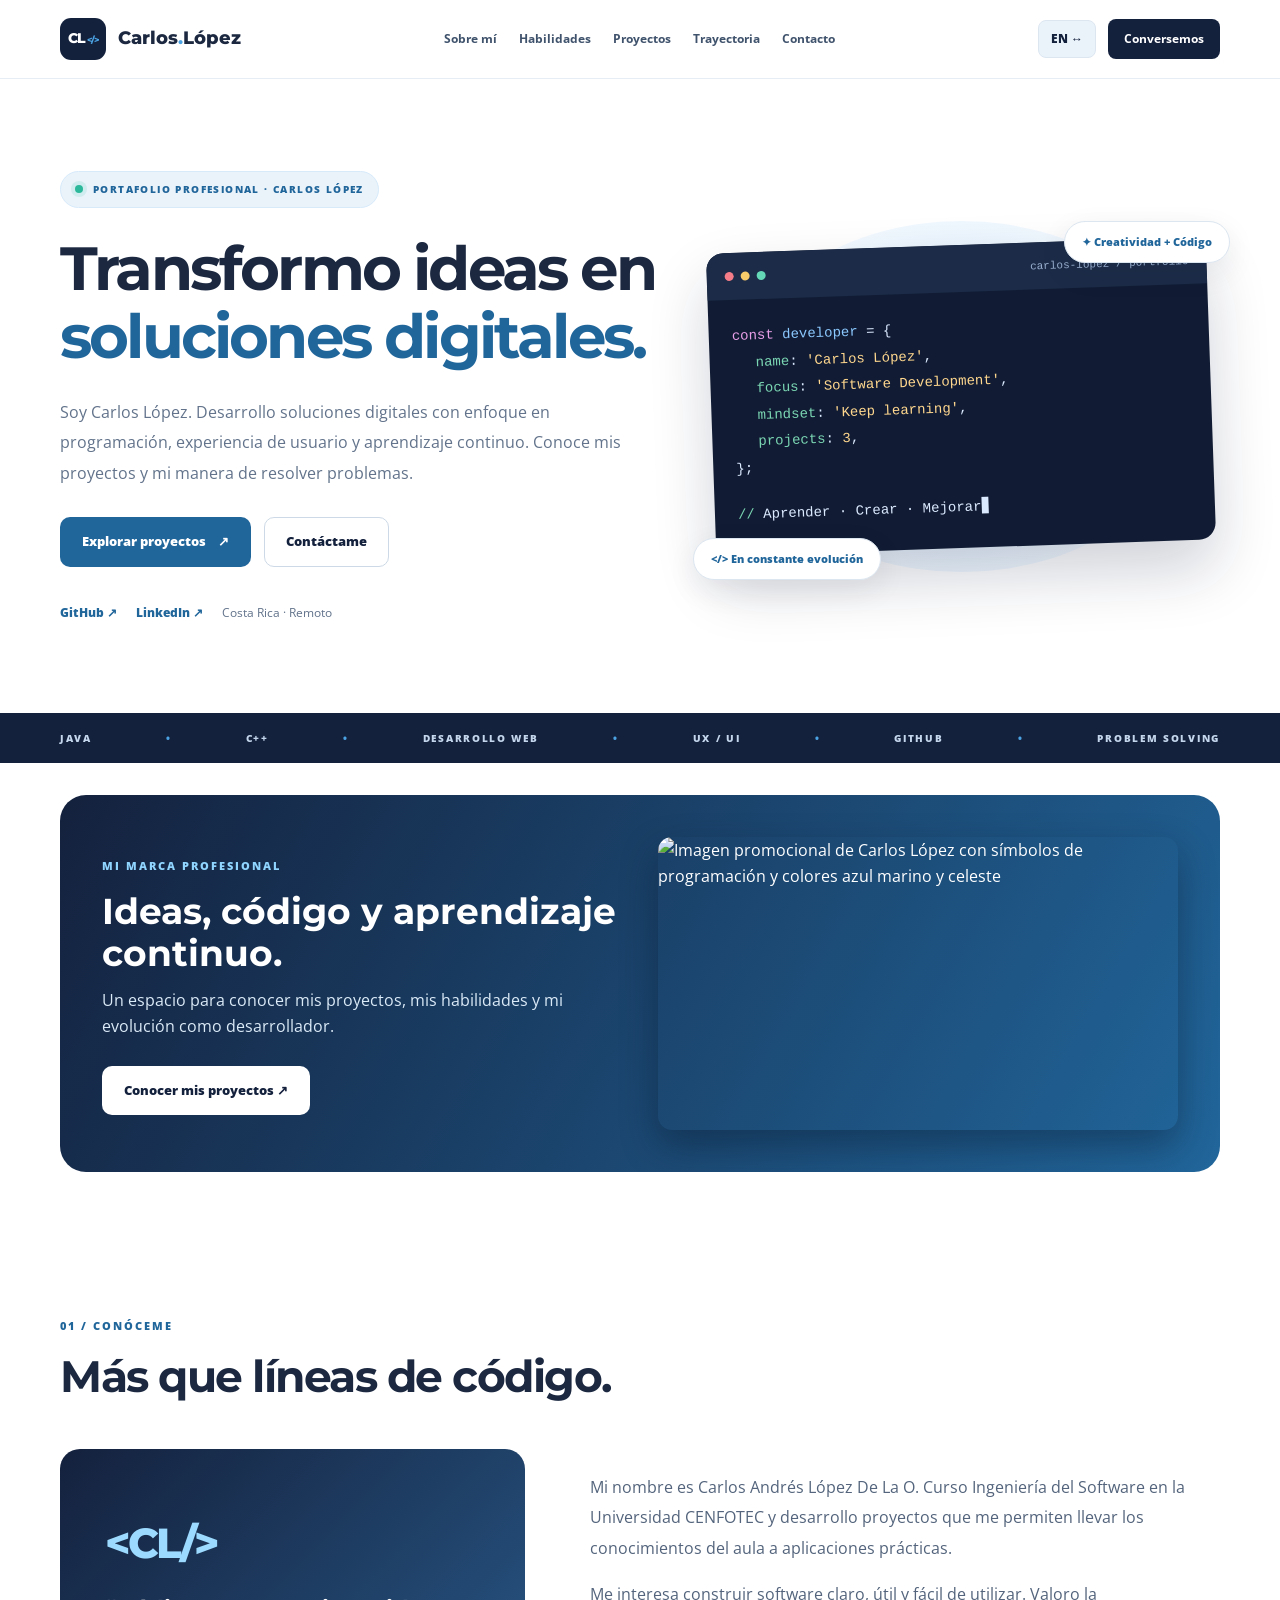
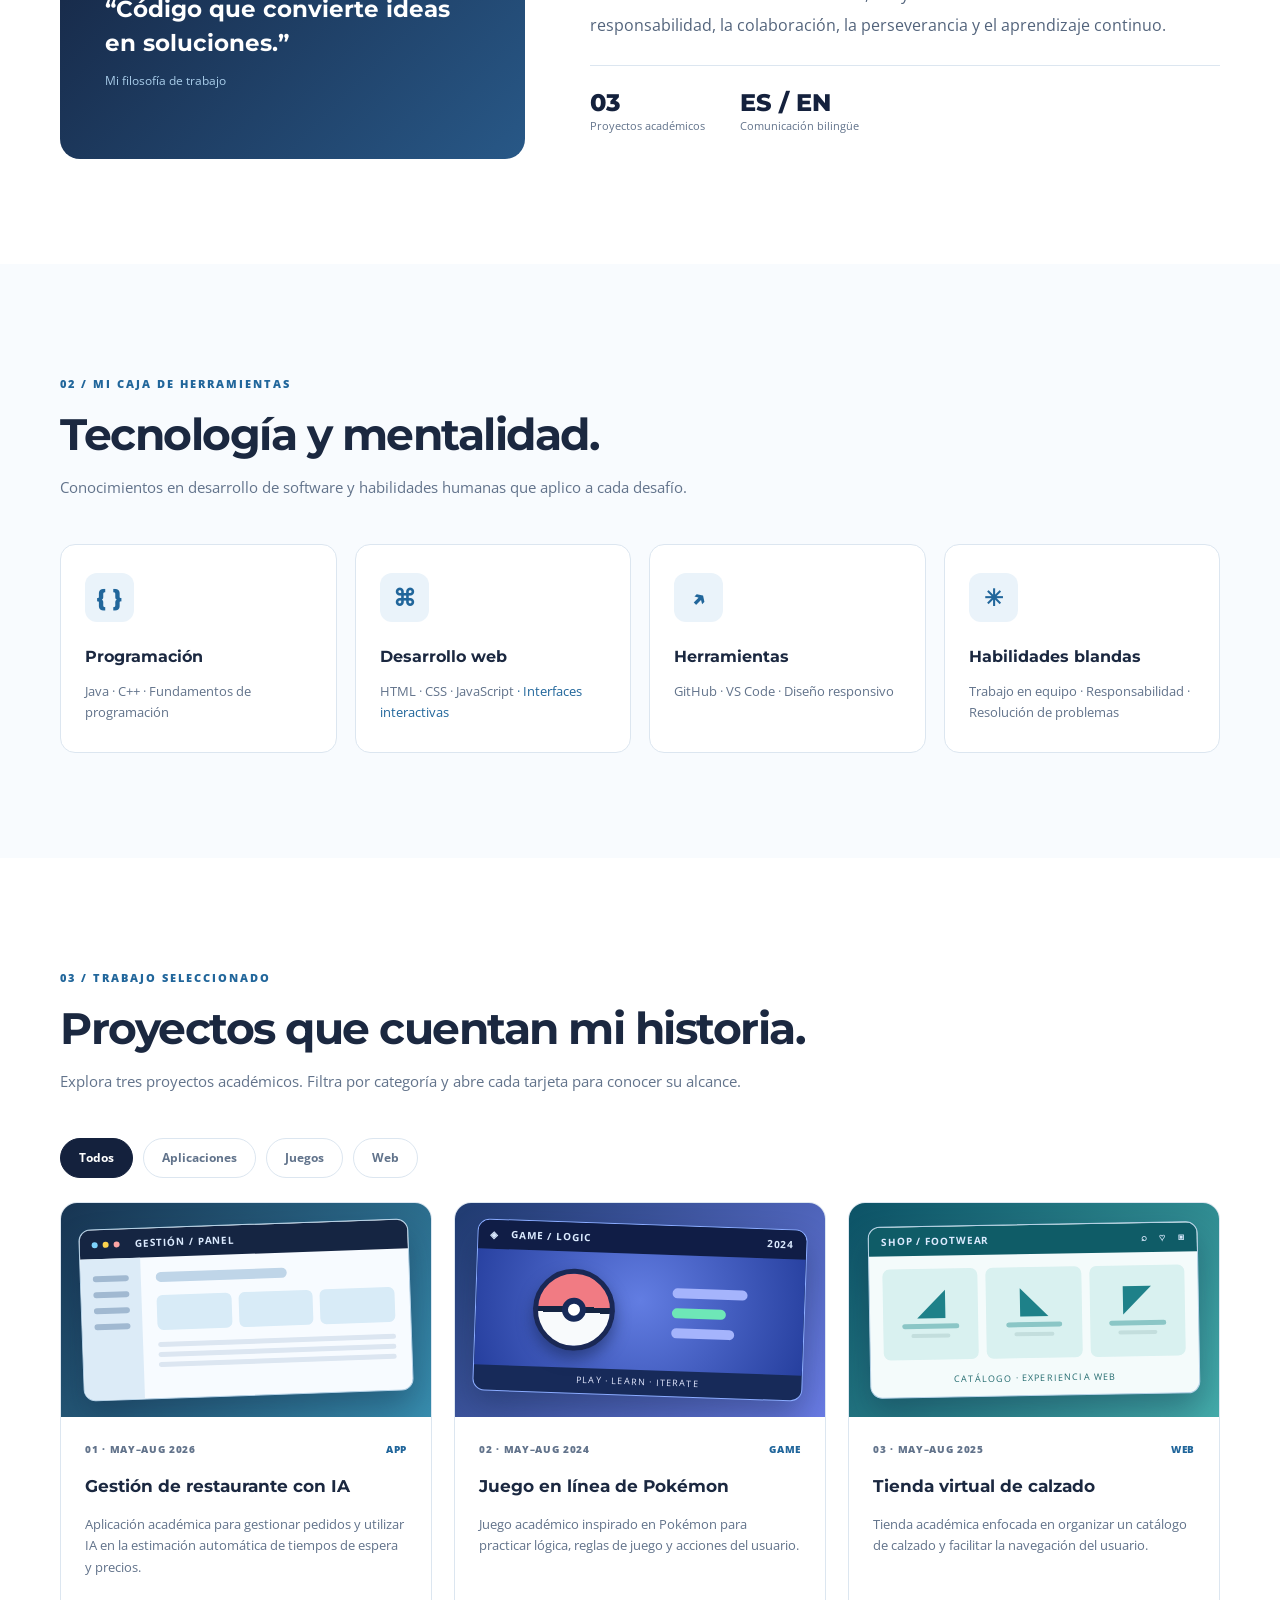
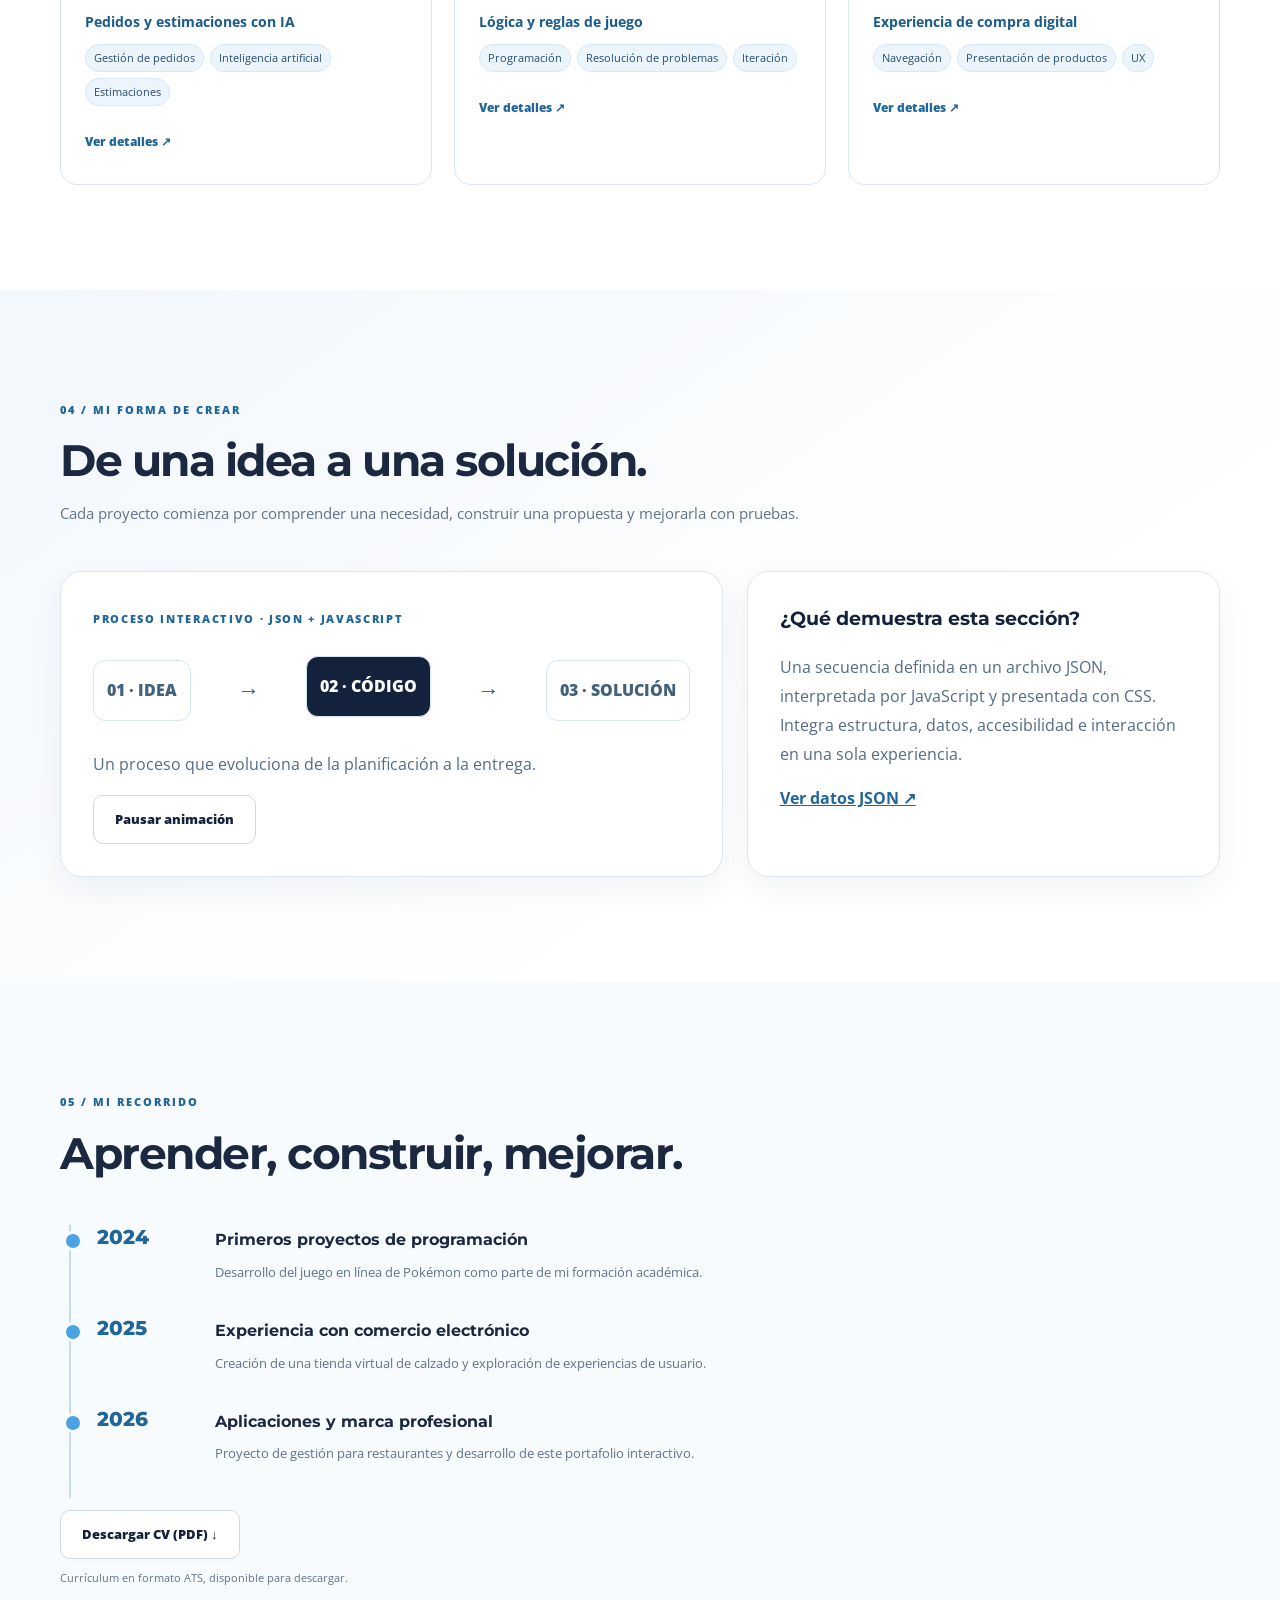
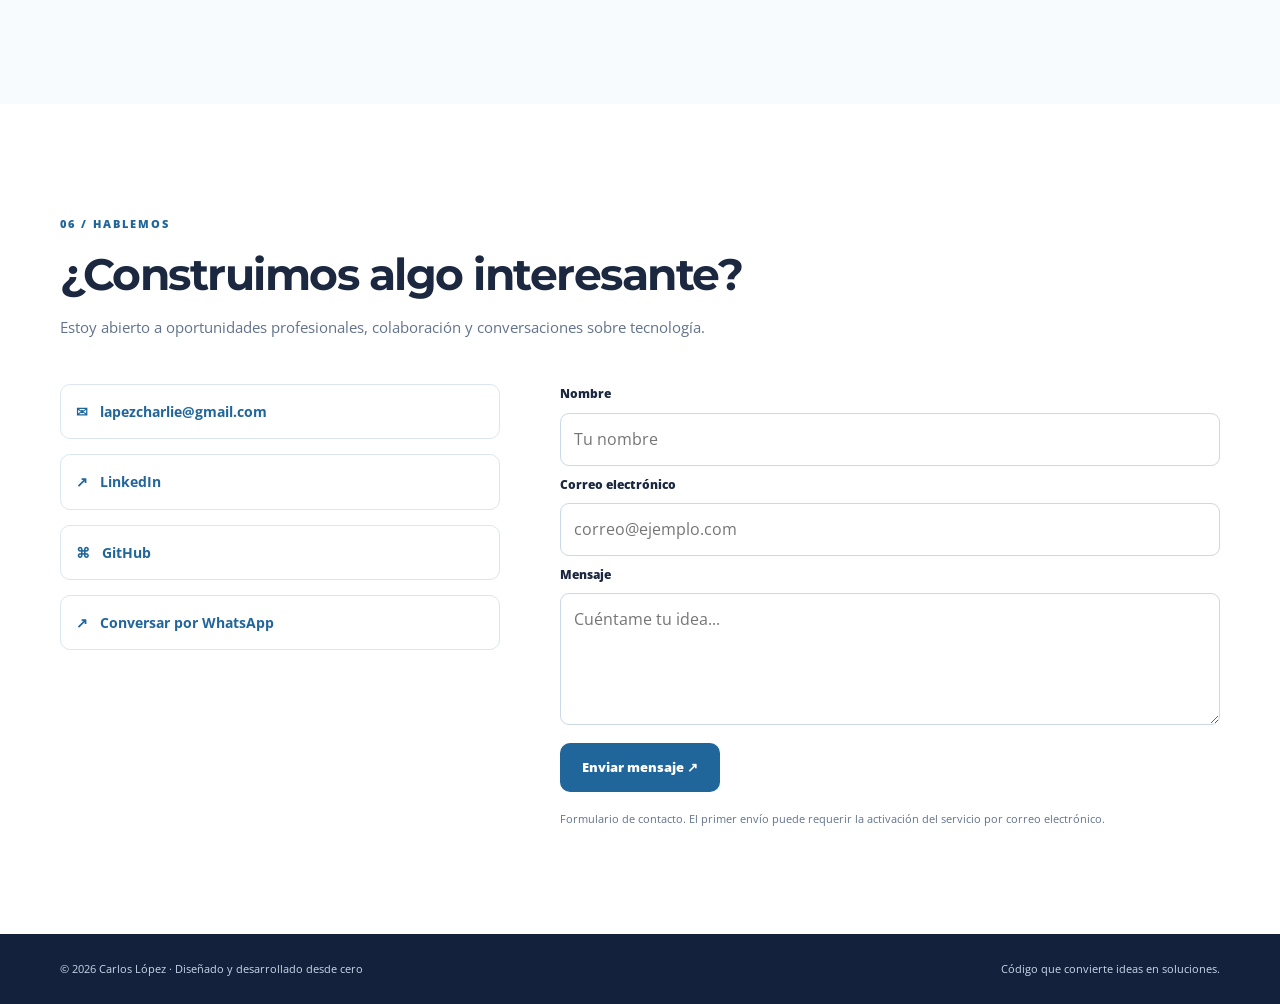
==== commit 35c4e749: "Add files via upload actualizaccion final del portafolio" ====
--- a/index.html
+++ b/index.html
@@ -1,34 +1,39 @@
-<!doctype html>
+<!DOCTYPE html>
+
 <html lang="es">
 <head>
-<meta charset="utf-8"><meta name="viewport" content="width=device-width,initial-scale=1">
-<meta name="description" content="Portafolio profesional de Carlos López, desarrollador de software. Proyectos, habilidades y contacto.">
+<meta charset="utf-8"/><meta content="width=device-width,initial-scale=1" name="viewport"/>
+<meta content="#14213d" name="theme-color"/>
+<meta content="website" property="og:type"/><meta content="Carlos López | Desarrollo de software" property="og:title"/><meta content="Portafolio profesional: proyectos, habilidades y contacto." property="og:description"/><meta content="https://carlolopez23.github.io/portafolio-profesional/promo.png" property="og:image"/>
+<meta content="light" name="color-scheme"/><meta content="Portafolio profesional de Carlos López, desarrollador de software. Proyectos, habilidades y contacto." name="description"/>
 <title>Carlos López | Software Developer</title>
-<link rel="icon" href="assets/favicon.svg" type="image/svg+xml">
-<link rel="preconnect" href="https://fonts.googleapis.com"><link rel="preconnect" href="https://fonts.gstatic.com" crossorigin>
-<link href="https://fonts.googleapis.com/css2?family=Montserrat:wght@400;500;600;700;800&family=Open+Sans:wght@400;500;600;700&display=swap" rel="stylesheet">
-<link rel="stylesheet" href="styles.css">
-<script src="script.js" defer></script>
-</head>
+<link href="assets/favicon.svg" rel="icon" type="image/svg+xml"/>
+<link href="https://fonts.googleapis.com" rel="preconnect"/><link crossorigin="" href="https://fonts.gstatic.com" rel="preconnect"/>
+<link href="https://fonts.googleapis.com/css2?family=Montserrat:wght@400;500;600;700;800&amp;family=Open+Sans:wght@400;500;600;700&amp;display=swap" rel="stylesheet"/>
+<link href="styles.css" rel="stylesheet"/>
+<link as="image" href="assets/portada-portafolio.svg" rel="preload"/>
+<script defer="" src="https://cdn.jsdelivr.net/npm/sweetalert2@11/dist/sweetalert2.all.min.js"></script>
+<script defer="" src="script.js"></script>
+<link href="https://carlolopez23.github.io/portafolio-profesional/" rel="canonical"/><meta content="https://carlolopez23.github.io/portafolio-profesional/" property="og:url"/><meta content="es_CR" property="og:locale"/></head>
 <body>
 <a class="skip-link" href="#main">Saltar al contenido</a>
-<header class="header" id="top"><nav class="nav container" aria-label="Navegación principal">
-<a class="brand" href="#inicio" aria-label="Carlos López, inicio"><span class="brand-icon">CL<span class="bracket">&lt;/&gt;</span></span><span>Carlos<span class="dot">.</span>López</span></a>
-<button id="menuBtn" class="menu-btn" aria-label="Abrir menú" aria-expanded="false" aria-controls="navLinks">☰</button>
-<div class="nav-links" id="navLinks"><a href="#sobre-mi" data-i18n="navAbout">Sobre mí</a><a href="#habilidades" data-i18n="navSkills">Habilidades</a><a href="#proyectos" data-i18n="navProjects">Proyectos</a><a href="#trayectoria" data-i18n="navJourney">Trayectoria</a><a href="#contacto" data-i18n="navContact">Contacto</a></div>
-<div class="nav-actions"><button id="langBtn" class="lang-btn" aria-label="Switch language" aria-pressed="false">EN <span aria-hidden="true">↔</span></button><a class="nav-cta" href="#contacto" data-i18n="letsTalk">Conversemos</a></div>
+<header class="header" id="top"><nav aria-label="Navegación principal" class="nav container">
+<a aria-label="Carlos López, inicio" class="brand" href="#inicio"><span class="brand-icon">CL<span class="bracket">&lt;/&gt;</span></span><span>Carlos<span class="dot">.</span>López</span></a>
+<button aria-controls="navLinks" aria-expanded="false" aria-label="Abrir menú" class="menu-btn" id="menuBtn">☰</button>
+<div class="nav-links" id="navLinks"><a data-i18n="navAbout" href="#sobre-mi">Sobre mí</a><a data-i18n="navSkills" href="#habilidades">Habilidades</a><a data-i18n="navProjects" href="#proyectos">Proyectos</a><a data-i18n="navJourney" href="#trayectoria">Trayectoria</a><a data-i18n="navContact" href="#contacto">Contacto</a></div>
+<div class="nav-actions"><button aria-label="Switch language" aria-pressed="false" class="lang-btn" id="langBtn">EN <span aria-hidden="true">↔</span></button><a class="nav-cta" data-i18n="letsTalk" href="#contacto">Conversemos</a></div>
 </nav></header>
 <main id="main">
-<section class="hero container" id="inicio"><div class="hero-copy reveal"><div class="eyebrow"><span class="live-dot"></span><span data-i18n="eyebrow">PORTAFOLIO PROFESIONAL · EN DESARROLLO</span></div><h1 data-i18n="heroTitle">Transformo ideas en <em>soluciones digitales.</em></h1><p class="hero-sub" data-i18n="heroText">Soy Carlos López, desarrollador de software en formación. Me apasiona crear experiencias útiles, aprender nuevas tecnologías y resolver problemas con código.</p><div class="hero-buttons"><a class="btn btn-primary" href="#proyectos" data-i18n="viewProjects">Explorar proyectos <span aria-hidden="true">↗</span></a><a class="btn btn-secondary" href="#contacto" data-i18n="contactMe">Contáctame</a></div><div class="hero-social"><a href="https://github.com/CarloLopez23" target="_blank" rel="noopener">GitHub ↗</a><a href="https://www.linkedin.com/in/carloslopezdelao-dev/" target="_blank" rel="noopener">LinkedIn ↗</a><span data-i18n="location">Costa Rica · Remoto</span></div></div><div class="hero-visual reveal" aria-label="Ilustración vectorial de un entorno de desarrollo"><div class="glow"></div><div class="terminal"><div class="terminal-bar"><span></span><span></span><span></span><strong>carlos-lopez / portfolio</strong></div><div class="code"><p><span class="pink">const</span> <span class="blue">developer</span> = {</p><p class="indent"><span class="mint">name</span>: <span class="yellow">'Carlos López'</span>,</p><p class="indent"><span class="mint">focus</span>: <span class="yellow">'Software Development'</span>,</p><p class="indent"><span class="mint">mindset</span>: <span class="yellow">'Keep learning'</span>,</p><p class="indent"><span class="mint">projects</span>: <span class="yellow">3</span>,</p><p>};</p><p class="terminal-last"><span class="mint">//</span> <span data-i18n="terminalComment">Construyendo mi próximo capítulo...</span><span class="cursor">▋</span></p></div></div><div class="floating-pill pill-top">✦ <span data-i18n="pillCreative">Creatividad + Código</span></div><div class="floating-pill pill-bottom">&lt;/&gt; <span data-i18n="pillBuilding">En constante evolución</span></div></div></section>
+<section class="hero container" id="inicio"><div class="hero-copy reveal"><div class="eyebrow"><span class="live-dot"></span><span data-i18n="eyebrow">PORTAFOLIO PROFESIONAL · CARLOS LÓPEZ</span></div><h1 data-i18n="heroTitle">Transformo ideas en <em>soluciones digitales.</em></h1><p class="hero-sub" data-i18n="heroText">Soy Carlos López. Desarrollo soluciones digitales con enfoque en programación, experiencia de usuario y aprendizaje continuo. Conoce mis proyectos y mi manera de resolver problemas.</p><div class="hero-buttons"><a class="btn btn-primary" data-i18n="viewProjects" href="#proyectos">Explorar proyectos <span aria-hidden="true">↗</span></a><a class="btn btn-secondary" data-i18n="contactMe" href="#contacto">Contáctame</a></div><div class="hero-social"><a href="https://github.com/CarloLopez23" rel="noopener" target="_blank">GitHub ↗</a><a href="https://www.linkedin.com/in/carloslopezdelao-dev/" rel="noopener" target="_blank">LinkedIn ↗</a><span data-i18n="location">Costa Rica · Remoto</span></div></div><div aria-label="Ilustración vectorial de un entorno de desarrollo" class="hero-visual reveal"><div class="glow"></div><div class="terminal"><div class="terminal-bar"><span></span><span></span><span></span><strong>carlos-lopez / portfolio</strong></div><div class="code"><p><span class="pink">const</span> <span class="blue">developer</span> = {</p><p class="indent"><span class="mint">name</span>: <span class="yellow">'Carlos López'</span>,</p><p class="indent"><span class="mint">focus</span>: <span class="yellow">'Software Development'</span>,</p><p class="indent"><span class="mint">mindset</span>: <span class="yellow">'Keep learning'</span>,</p><p class="indent"><span class="mint">projects</span>: <span class="yellow">3</span>,</p><p>};</p><p class="terminal-last"><span class="mint">//</span> <span data-i18n="terminalComment">Aprender · Crear · Mejorar</span><span class="cursor">▋</span></p></div></div><div class="floating-pill pill-top">✦ <span data-i18n="pillCreative">Creatividad + Código</span></div><div class="floating-pill pill-bottom">&lt;/&gt; <span data-i18n="pillBuilding">En constante evolución</span></div></div></section>
 <div class="ticker"><div class="container ticker-inner"><span>JAVA</span><span>•</span><span>C++</span><span>•</span><span>DESARROLLO WEB</span><span>•</span><span>UX / UI</span><span>•</span><span>GITHUB</span><span>•</span><span>PROBLEM SOLVING</span></div></div>
+<aside aria-label="Presentación visual del portafolio" class="promo-banner container reveal"><div><span class="promo-kicker" data-i18n="promoKicker">MI MARCA PROFESIONAL</span><h2 data-i18n="promoTitle">Ideas, código y aprendizaje continuo.</h2><p data-i18n="promoText">Un espacio para conocer mis proyectos, mis habilidades y mi evolución como desarrollador.</p><a class="btn btn-primary" data-i18n="promoButton" href="#proyectos">Conocer mis proyectos ↗</a></div><img alt="Imagen promocional de Carlos López con símbolos de programación y colores azul marino y celeste" height="360" loading="lazy" src="assets/promo.png" width="640"/></aside>
 <section class="section container" id="sobre-mi"><div class="section-heading reveal"><span class="section-number">01 / <span data-i18n="aboutKicker">CONÓCEME</span></span><h2 data-i18n="aboutTitle">Más que líneas de código.</h2></div><div class="about-grid"><div class="about-card reveal"><div class="about-symbol">&lt;CL/&gt;</div><p data-i18n="aboutQuote">“Código que convierte ideas en soluciones.”</p><span data-i18n="aboutSignature">Mi filosofía de trabajo</span></div><div class="about-text reveal"><p data-i18n="aboutP1">Mi nombre es Carlos Andrés López De La O. Curso Ingeniería del Software en la Universidad CENFOTEC y desarrollo proyectos que me permiten llevar los conocimientos del aula a aplicaciones prácticas.</p><p data-i18n="aboutP2">Me interesa construir software claro, útil y fácil de utilizar. Valoro la responsabilidad, la colaboración, la perseverancia y el aprendizaje continuo.</p><div class="mini-facts"><div><strong>03</strong><span data-i18n="factProjects">Proyectos académicos</span></div><div><strong>ES / EN</strong><span data-i18n="factLanguages">Comunicación bilingüe</span></div></div></div></div></section>
-<section class="section section-alt" id="habilidades"><div class="container"><div class="section-heading reveal"><span class="section-number">02 / <span data-i18n="skillsKicker">MI CAJA DE HERRAMIENTAS</span></span><h2 data-i18n="skillsTitle">Tecnología y mentalidad.</h2><p data-i18n="skillsIntro">Conocimientos en desarrollo de software y habilidades humanas que aplico a cada desafío.</p></div><div class="skills-grid"><article class="skill-card reveal"><span class="skill-icon">{ }</span><h3 data-i18n="skillCode">Programación</h3><p>Java · C++ · <span data-i18n="fundamentals">Fundamentos de programación</span></p></article><article class="skill-card reveal"><span class="skill-icon">⌘</span><h3 data-i18n="skillWeb">Desarrollo web</h3><p>HTML · CSS · JavaScript <span class="learning" data-i18n="inProgress">(en desarrollo)</span></p></article><article class="skill-card reveal"><span class="skill-icon">↗</span><h3 data-i18n="skillTools">Herramientas</h3><p>GitHub · VS Code · <span data-i18n="responsive">Diseño responsivo</span></p></article><article class="skill-card reveal"><span class="skill-icon">✳</span><h3 data-i18n="skillSoft">Habilidades blandas</h3><p data-i18n="softText">Trabajo en equipo · Responsabilidad · Resolución de problemas</p></article></div></div></section>
-<section class="section container" id="proyectos"><div class="section-heading reveal"><span class="section-number">03 / <span data-i18n="projectsKicker">TRABAJO SELECCIONADO</span></span><h2 data-i18n="projectsTitle">Proyectos que cuentan mi historia.</h2><p data-i18n="projectsIntro">Explora tres proyectos académicos. Filtra por categoría y abre cada tarjeta para conocer su alcance.</p></div><div class="filter-bar reveal" role="group" aria-label="Filtrar proyectos"><button class="filter active" data-filter="all" aria-pressed="true" data-i18n="filterAll">Todos</button><button class="filter" data-filter="app" aria-pressed="false" data-i18n="filterApps">Aplicaciones</button><button class="filter" data-filter="game" aria-pressed="false" data-i18n="filterGames">Juegos</button><button class="filter" data-filter="web" aria-pressed="false" data-i18n="filterWeb">Web</button></div><div class="project-grid" id="projectGrid"><article class="project-card reveal" data-category="app"><div class="project-art art-rest"><span class="art-icon">▤</span><span class="art-label">RESTAURANT SYSTEM</span></div><div class="project-content"><div class="project-meta">01 · MAY–AUG 2026 <span>APP</span></div><h3 data-i18n="restaurantTitle">Gestión de restaurante</h3><p data-i18n="restaurantDesc">Proyecto académico enfocado en organizar procesos de un restaurante mediante una aplicación de gestión.</p><button class="details-btn" data-project="restaurant" data-i18n="viewDetails">Ver detalles ↗</button></div></article><article class="project-card reveal" data-category="game"><div class="project-art art-pokemon"><span class="art-icon">◈</span><span class="art-label">ONLINE GAME</span></div><div class="project-content"><div class="project-meta">02 · MAY–AUG 2024 <span>GAME</span></div><h3 data-i18n="pokemonTitle">Juego en línea de Pokémon</h3><p data-i18n="pokemonDesc">Experiencia académica de programación y lógica aplicada al desarrollo de un juego en línea.</p><button class="details-btn" data-project="pokemon" data-i18n="viewDetails">Ver detalles ↗</button></div></article><article class="project-card reveal" data-category="web"><div class="project-art art-store"><span class="art-icon">▣</span><span class="art-label">FOOTWEAR STORE</span></div><div class="project-content"><div class="project-meta">03 · MAY–AUG 2025 <span>WEB</span></div><h3 data-i18n="storeTitle">Tienda virtual de calzado</h3><p data-i18n="storeDesc">Proyecto de comercio electrónico centrado en la presentación de productos y la experiencia del usuario.</p><button class="details-btn" data-project="store" data-i18n="viewDetails">Ver detalles ↗</button></div></article></div><div class="section-note" data-i18n="projectNote">Las tecnologías específicas y los enlaces a repositorios de cada proyecto se agregarán después de su verificación.</div></section>
-<section class="section section-alt" id="trayectoria"><div class="container"><div class="section-heading reveal"><span class="section-number">04 / <span data-i18n="journeyKicker">MI RECORRIDO</span></span><h2 data-i18n="journeyTitle">Aprender, construir, mejorar.</h2></div><div class="timeline"><div class="timeline-item reveal"><div class="timeline-year">2024</div><div><h3 data-i18n="timeline1Title">Primeros proyectos de programación</h3><p data-i18n="timeline1Desc">Desarrollo del juego en línea de Pokémon como parte de mi formación académica.</p></div></div><div class="timeline-item reveal"><div class="timeline-year">2025</div><div><h3 data-i18n="timeline2Title">Experiencia con comercio electrónico</h3><p data-i18n="timeline2Desc">Creación de una tienda virtual de calzado y exploración de experiencias de usuario.</p></div></div><div class="timeline-item reveal"><div class="timeline-year">2026</div><div><h3 data-i18n="timeline3Title">Aplicaciones y marca profesional</h3><p data-i18n="timeline3Desc">Proyecto de gestión para restaurantes y desarrollo de este portafolio interactivo.</p></div></div></div><a class="btn btn-secondary resume-btn" href="assets/CV_Carlos_Lopez.pdf" download data-i18n="downloadCv">Descargar CV (PDF) ↓</a><p class="resume-note" data-i18n="resumeNote">El archivo de CV es una versión provisional de referencia y puede sustituirse por el PDF definitivo.</p></div></section>
-<section class="section container" id="contacto"><div class="section-heading reveal"><span class="section-number">05 / <span data-i18n="contactKicker">HABLEMOS</span></span><h2 data-i18n="contactTitle">¿Construimos algo interesante?</h2><p data-i18n="contactIntro">Estoy abierto a oportunidades profesionales, colaboración y conversaciones sobre tecnología.</p></div><div class="contact-grid"><div class="contact-info reveal"><a href="mailto:lapezcharlie@gmail.com">✉ &nbsp; lapezcharlie@gmail.com</a><a href="https://www.linkedin.com/in/carloslopezdelao-dev/" target="_blank" rel="noopener">↗ &nbsp; LinkedIn</a><a href="https://github.com/CarloLopez23" target="_blank" rel="noopener">⌘ &nbsp; GitHub</a><a class="whatsapp-link" href="https://wa.me/50663134880" target="_blank" rel="noopener" data-i18n="whatsapp">↗ &nbsp; Conversar por WhatsApp</a></div><form id="contactForm" class="contact-form reveal" novalidate><label for="name" data-i18n="labelName">Nombre</label><input id="name" name="name" required minlength="2" autocomplete="name" placeholder="Tu nombre"><label for="email" data-i18n="labelEmail">Correo electrónico</label><input id="email" name="email" type="email" required autocomplete="email" placeholder="correo@ejemplo.com"><label for="message" data-i18n="labelMessage">Mensaje</label><textarea id="message" name="message" required minlength="10" rows="4" placeholder="Cuéntame tu idea..."></textarea><button class="btn btn-primary" type="submit" data-i18n="sendMessage">Preparar mensaje ↗</button><p id="formStatus" class="form-status" role="status" aria-live="polite"></p><small data-i18n="formNote">Versión de avance: valida los campos y abre tu aplicación de correo; el envío automático está pendiente de integración.</small></form></div></section>
+<section class="section section-alt" id="habilidades"><div class="container"><div class="section-heading reveal"><span class="section-number">02 / <span data-i18n="skillsKicker">MI CAJA DE HERRAMIENTAS</span></span><h2 data-i18n="skillsTitle">Tecnología y mentalidad.</h2><p data-i18n="skillsIntro">Conocimientos en desarrollo de software y habilidades humanas que aplico a cada desafío.</p></div><div class="skills-grid"><article class="skill-card reveal"><span class="skill-icon">{ }</span><h3 data-i18n="skillCode">Programación</h3><p>Java · C++ · <span data-i18n="fundamentals">Fundamentos de programación</span></p></article><article class="skill-card reveal"><span class="skill-icon">⌘</span><h3 data-i18n="skillWeb">Desarrollo web</h3><p>HTML · CSS · JavaScript <span class="learning" data-i18n="inProgress">· Interfaces interactivas</span></p></article><article class="skill-card reveal"><span class="skill-icon">↗</span><h3 data-i18n="skillTools">Herramientas</h3><p>GitHub · VS Code · <span data-i18n="responsive">Diseño responsivo</span></p></article><article class="skill-card reveal"><span class="skill-icon">✳</span><h3 data-i18n="skillSoft">Habilidades blandas</h3><p data-i18n="softText">Trabajo en equipo · Responsabilidad · Resolución de problemas</p></article></div></div></section>
+<section class="section container" id="proyectos"><div class="section-heading reveal"><span class="section-number">03 / <span data-i18n="projectsKicker">TRABAJO SELECCIONADO</span></span><h2 data-i18n="projectsTitle">Proyectos que cuentan mi historia.</h2><p data-i18n="projectsIntro">Explora tres proyectos académicos. Filtra por categoría y abre cada tarjeta para conocer su alcance.</p></div><div aria-label="Filtrar proyectos" class="filter-bar reveal" role="group"><button aria-pressed="true" class="filter active" data-filter="all" data-i18n="filterAll">Todos</button><button aria-pressed="false" class="filter" data-filter="app" data-i18n="filterApps">Aplicaciones</button><button aria-pressed="false" class="filter" data-filter="game" data-i18n="filterGames">Juegos</button><button aria-pressed="false" class="filter" data-filter="web" data-i18n="filterWeb">Web</button></div><div class="project-grid" id="projectGrid"><article class="project-card reveal" data-category="app"><div class="project-art art-rest"><div aria-hidden="true" class="project-preview preview-rest"><div class="preview-top"><i></i><i></i><i></i><span>GESTIÓN / PANEL</span></div><div class="preview-body"><div class="preview-side"><b></b><b></b><b></b><b></b></div><div class="preview-main"><div class="preview-heading"></div><div class="preview-stats"><b></b><b></b><b></b></div><div class="preview-table"><i></i><i></i><i></i></div></div></div></div></div><div class="project-content"><div class="project-meta">01 · MAY–AUG 2026 <span>APP</span></div><h3 data-i18n="restaurantTitle">Gestión de restaurante con IA</h3><p data-i18n="restaurantDesc">Aplicación académica para gestionar pedidos y utilizar IA en la estimación automática de tiempos de espera y precios.</p><div class="project-focus" data-i18n="focusRestaurant">Pedidos y estimaciones con IA</div><div aria-label="Áreas de aprendizaje" class="project-chips"><span>Gestión de pedidos</span><span>Inteligencia artificial</span><span>Estimaciones</span></div><button class="details-btn" data-i18n="viewDetails" data-project="restaurant">Ver detalles ↗</button></div></article><article class="project-card reveal" data-category="game"><div class="project-art art-pokemon"><div aria-hidden="true" class="project-preview preview-pokemon"><div class="preview-game-header">◈   GAME / LOGIC <span>2024</span></div><div class="preview-game-scene"><div class="preview-orb"><div></div></div><div class="preview-game-bars"><b></b><b></b><b></b></div></div><div class="preview-game-footer">PLAY · LEARN · ITERATE</div></div></div><div class="project-content"><div class="project-meta">02 · MAY–AUG 2024 <span>GAME</span></div><h3 data-i18n="pokemonTitle">Juego en línea de Pokémon</h3><p data-i18n="pokemonDesc">Juego académico inspirado en Pokémon para practicar lógica, reglas de juego y acciones del usuario.</p><div class="project-focus" data-i18n="focusPokemon">Lógica y reglas de juego</div><div aria-label="Áreas de aprendizaje" class="project-chips"><span>Programación</span><span>Resolución de problemas</span><span>Iteración</span></div><button class="details-btn" data-i18n="viewDetails" data-project="pokemon">Ver detalles ↗</button></div></article><article class="project-card reveal" data-category="web"><div class="project-art art-store"><div aria-hidden="true" class="project-preview preview-store"><div class="preview-shop-header">SHOP / FOOTWEAR <span>⌕   ♡   ▣</span></div><div class="preview-shop-grid"><div><span>◢</span><b></b><i></i></div><div><span>◣</span><b></b><i></i></div><div><span>◤</span><b></b><i></i></div></div><div class="preview-shop-footer">CATÁLOGO · EXPERIENCIA WEB</div></div></div><div class="project-content"><div class="project-meta">03 · MAY–AUG 2025 <span>WEB</span></div><h3 data-i18n="storeTitle">Tienda virtual de calzado</h3><p data-i18n="storeDesc">Tienda académica enfocada en organizar un catálogo de calzado y facilitar la navegación del usuario.</p><div class="project-focus" data-i18n="focusStore">Experiencia de compra digital</div><div aria-label="Áreas de aprendizaje" class="project-chips"><span>Navegación</span><span>Presentación de productos</span><span>UX</span></div><button class="details-btn" data-i18n="viewDetails" data-project="store">Ver detalles ↗</button></div></article></div></section>
+<section aria-labelledby="processTitle" class="section process-section" id="proceso"><div class="container"><div class="section-heading reveal"><span class="section-number">04 / <span data-i18n="processKicker">MI FORMA DE CREAR</span></span><h2 data-i18n="processTitle" id="processTitle">De una idea a una solución.</h2><p data-i18n="processIntro">Cada proyecto comienza por comprender una necesidad, construir una propuesta y mejorarla con pruebas.</p></div><div class="process-layout"><div class="process-feature reveal"><span class="process-small" data-i18n="processLive">PROCESO INTERACTIVO · JSON + JAVASCRIPT</span><div aria-label="Etapas de desarrollo" class="process-steps" id="processSteps"><span class="process-step active">01 · IDEA</span><span class="process-arrow">→</span><span class="process-step">02 · CÓDIGO</span><span class="process-arrow">→</span><span class="process-step">03 · SOLUCIÓN</span></div><p aria-live="off" class="process-caption" data-i18n="processCaption" id="processCaption">Un proceso que evoluciona de la planificación a la entrega.</p><button aria-pressed="false" class="btn btn-secondary" data-i18n="processPause" id="processToggle" type="button">Pausar animación</button></div><div class="process-explain reveal"><h3 data-i18n="processWhyTitle">¿Qué demuestra esta sección?</h3><p data-i18n="processWhyText">Una secuencia definida en un archivo JSON, interpretada por JavaScript y presentada con CSS. Integra estructura, datos, accesibilidad e interacción en una sola experiencia.</p><a class="process-source" data-i18n="processSource" href="assets/animacion-proceso.json" rel="noopener" target="_blank">Ver datos JSON ↗</a></div></div></div></section>
+<section class="section section-alt" id="trayectoria"><div class="container"><div class="section-heading reveal"><span class="section-number">05 / <span data-i18n="journeyKicker">MI RECORRIDO</span></span><h2 data-i18n="journeyTitle">Aprender, construir, mejorar.</h2></div><div class="timeline"><div class="timeline-item reveal"><div class="timeline-year">2024</div><div><h3 data-i18n="timeline1Title">Primeros proyectos de programación</h3><p data-i18n="timeline1Desc">Desarrollo del juego en línea de Pokémon como parte de mi formación académica.</p></div></div><div class="timeline-item reveal"><div class="timeline-year">2025</div><div><h3 data-i18n="timeline2Title">Experiencia con comercio electrónico</h3><p data-i18n="timeline2Desc">Creación de una tienda virtual de calzado y exploración de experiencias de usuario.</p></div></div><div class="timeline-item reveal"><div class="timeline-year">2026</div><div><h3 data-i18n="timeline3Title">Aplicaciones y marca profesional</h3><p data-i18n="timeline3Desc">Proyecto de gestión para restaurantes y desarrollo de este portafolio interactivo.</p></div></div></div><a class="btn btn-secondary resume-btn" data-i18n="downloadCv" download="" href="assets/CV_Carlos_Lopez.pdf">Descargar CV (PDF) ↓</a><p class="resume-note" data-i18n="resumeNote">Currículum en formato ATS, disponible para descargar.</p></div></section>
+<section class="section container" id="contacto"><div class="section-heading reveal"><span class="section-number">06 / <span data-i18n="contactKicker">HABLEMOS</span></span><h2 data-i18n="contactTitle">¿Construimos algo interesante?</h2><p data-i18n="contactIntro">Estoy abierto a oportunidades profesionales, colaboración y conversaciones sobre tecnología.</p></div><div class="contact-grid"><div class="contact-info reveal"><a href="mailto:lapezcharlie@gmail.com">✉   lapezcharlie@gmail.com</a><a href="https://www.linkedin.com/in/carloslopezdelao-dev/" rel="noopener" target="_blank">↗   LinkedIn</a><a href="https://github.com/CarloLopez23" rel="noopener" target="_blank">⌘   GitHub</a><a class="whatsapp-link" data-i18n="whatsapp" href="https://wa.me/50663134880" rel="noopener" target="_blank">↗   Conversar por WhatsApp</a></div><form class="contact-form reveal" id="contactForm" novalidate=""><label data-i18n="labelName" for="name">Nombre</label><input autocomplete="name" id="name" minlength="2" name="name" placeholder="Tu nombre" required=""/><label data-i18n="labelEmail" for="email">Correo electrónico</label><input autocomplete="email" id="email" name="email" placeholder="correo@ejemplo.com" required="" type="email"/><label data-i18n="labelMessage" for="message">Mensaje</label><textarea id="message" minlength="10" name="message" placeholder="Cuéntame tu idea..." required="" rows="4"></textarea><button class="btn btn-primary" data-i18n="sendMessage" type="submit">Enviar mensaje ↗</button><p aria-live="polite" class="form-status" id="formStatus" role="status"></p><small data-i18n="formNote">Formulario de contacto. El primer envío puede requerir la activación del servicio por correo electrónico.</small></form></div></section>
 </main><footer class="footer"><div class="container footer-inner"><span>© <span id="year"></span> Carlos López · <span data-i18n="footerMade">Diseñado y desarrollado desde cero</span></span><span data-i18n="footerTag">Código que convierte ideas en soluciones.</span></div></footer>
-<button class="scroll-top" id="scrollTop" aria-label="Volver arriba" title="Volver arriba">↑</button>
-<dialog id="projectModal" class="project-modal" aria-labelledby="modalTitle"><button id="closeModal" class="modal-close" aria-label="Cerrar">×</button><span id="modalDate" class="modal-date"></span><h2 id="modalTitle"></h2><p id="modalDesc"></p><div class="modal-detail"><strong id="modalStatusLabel">Estado:</strong> <span id="modalStatus"></span></div><button class="btn btn-secondary" id="modalOk" data-i18n="close">Cerrar</button></dialog>
+<button aria-label="Volver arriba" class="scroll-top" id="scrollTop" title="Volver arriba">↑</button>
+<dialog aria-labelledby="modalTitle" class="project-modal" id="projectModal"><button aria-label="Cerrar" class="modal-close" id="closeModal">×</button><span class="modal-date" id="modalDate"></span><h2 id="modalTitle"></h2><p id="modalDesc"></p><div class="modal-project-grid"><div><h3 data-i18n="modalGoal">Objetivo del proyecto</h3><p id="modalGoalText"></p></div><div><h3 data-i18n="modalLearning">Aprendizajes</h3><p id="modalLearningText"></p></div></div><button class="btn btn-secondary" data-i18n="close" id="modalOk">Cerrar</button></dialog>
 </body></html>
-
-</html>
--- a/styles.css
+++ b/styles.css
@@ -1 +1,20 @@
 :root{--navy:#14213d;--blue:#21669b;--sky:#4ba3e3;--pale:#eaf3fa;--ink:#1b2840;--muted:#62738b;--line:#dce6f0;--white:#fff;--bg:#f8fbfe}*{box-sizing:border-box}html{scroll-behavior:smooth;scroll-padding-top:90px}body{margin:0;font-family:'Open Sans',Arial,sans-serif;color:var(--ink);background:var(--white);line-height:1.65}h1,h2,h3,.brand{font-family:Montserrat,Arial,sans-serif}h1,h2,h3,p{margin-top:0}a{color:inherit}button,input,textarea{font:inherit}button{cursor:pointer}button:focus-visible,a:focus-visible,input:focus-visible,textarea:focus-visible{outline:3px solid var(--sky);outline-offset:3px}.container{width:min(1160px,calc(100% - 48px));margin:auto}.skip-link{position:absolute;top:-60px;left:12px;z-index:99;background:#fff;padding:8px}.skip-link:focus{top:10px}.header{position:sticky;top:0;z-index:30;background:#ffffffed;backdrop-filter:blur(16px);border-bottom:1px solid #e6edf5}.nav{height:78px;display:flex;align-items:center;gap:24px;justify-content:space-between}.brand{text-decoration:none;font-weight:800;font-size:18px;display:flex;align-items:center;gap:12px;white-space:nowrap}.brand-icon{background:var(--navy);color:#fff;border-radius:11px;font-size:14px;padding:9px 8px;letter-spacing:-1px}.bracket{font-size:9px;color:var(--sky);padding-left:2px}.dot{color:var(--sky)}.nav-links{display:flex;gap:22px}.nav-links a{text-decoration:none;font-size:12px;font-weight:700;color:#40536d}.nav-links a:hover{color:var(--blue)}.nav-actions{display:flex;gap:12px;align-items:center}.lang-btn{background:var(--pale);color:var(--navy);border:1px solid var(--line);padding:8px 12px;border-radius:8px;font-weight:800;font-size:12px}.nav-cta{background:var(--navy);color:white;text-decoration:none;padding:10px 16px;border-radius:8px;font-size:12px;font-weight:700}.menu-btn{display:none}.hero{min-height:630px;padding-top:92px;padding-bottom:90px;display:grid;grid-template-columns:1.07fr .93fr;gap:48px;align-items:center}.eyebrow{display:inline-flex;align-items:center;gap:10px;color:var(--blue);background:var(--pale);border:1px solid #d7eafa;border-radius:50px;padding:9px 14px;font-size:10px;letter-spacing:1.4px;font-weight:800}.live-dot{width:8px;height:8px;border-radius:50%;background:#2cb89b;box-shadow:0 0 0 4px #2cb89b22}.hero h1{font-size:clamp(39px,4.8vw,65px);letter-spacing:-2.8px;line-height:1.12;margin:26px 0}.hero h1 em{font-style:normal;color:var(--blue)}.hero-sub{max-width:570px;color:var(--muted);font-size:16px;line-height:1.9}.hero-buttons{display:flex;gap:13px;flex-wrap:wrap;margin-top:29px}.btn{display:inline-flex;align-items:center;justify-content:center;gap:12px;text-decoration:none;border-radius:10px;padding:13px 21px;font-weight:800;font-size:13px;border:1px solid transparent;transition:transform .2s,box-shadow .2s}.btn:hover{transform:translateY(-3px);box-shadow:0 9px 24px #14213d22}.btn-primary{background:var(--blue);color:#fff}.btn-secondary{background:#fff;color:var(--navy);border-color:#cdd9e6}.hero-social{display:flex;gap:19px;flex-wrap:wrap;margin-top:36px;font-size:12px;color:var(--muted)}.hero-social a{font-weight:800;color:var(--blue);text-decoration:none}.hero-visual{min-height:390px;position:relative;display:grid;place-items:center}.glow{position:absolute;width:90%;height:90%;border-radius:50%;background:radial-gradient(circle,#d4eafd 0%,#f2f9ff 65%,transparent 75%)}.terminal{position:relative;width:100%;max-width:500px;border-radius:17px;background:#111c34;box-shadow:0 30px 60px #14213d32;overflow:hidden;transform:rotate(-2deg)}.terminal-bar{height:47px;background:#1c2c48;display:flex;align-items:center;gap:7px;padding:0 18px}.terminal-bar span{width:9px;height:9px;border-radius:50%;background:#f37c88}.terminal-bar span:nth-child(2){background:#f7cb69}.terminal-bar span:nth-child(3){background:#64d8b6}.terminal-bar strong{margin-left:auto;color:#9ab0d0;font:11px monospace}.code{padding:23px 23px 28px;color:#dceaff;font:clamp(11px,1.2vw,14px)/1.9 Consolas,monospace}.code p{margin:0}.indent{padding-left:23px}.pink{color:#e99fe8}.blue{color:#8cc9ff}.mint{color:#7bd6b3}.yellow{color:#ffd78e}.terminal-last{padding-top:19px}.cursor{animation:blink 1s infinite}.floating-pill{position:absolute;background:#fff;padding:11px 17px;border:1px solid var(--line);border-radius:50px;box-shadow:0 10px 30px #14213d15;color:var(--blue);font-size:11px;font-weight:800}.pill-top{top:5%;right:-2%}.pill-bottom{bottom:3%;left:-2%}@keyframes blink{50%{opacity:0}}.ticker{background:var(--navy);color:#c3d6eb}.ticker-inner{display:flex;align-items:center;justify-content:space-between;gap:10px;padding:17px 0;font-size:10px;font-weight:800;letter-spacing:1.7px}.ticker span:nth-child(even){color:var(--sky)}.section{padding:105px 0}.section-alt{background:var(--bg)}.section-heading{max-width:760px;margin-bottom:45px}.section-number{color:var(--blue);font-size:11px;letter-spacing:2px;font-weight:800}.section-heading h2{font-size:clamp(28px,3.5vw,44px);line-height:1.22;letter-spacing:-1.5px;margin:13px 0 13px}.section-heading p{color:var(--muted);font-size:15px}.about-grid{display:grid;grid-template-columns:.85fr 1.15fr;gap:65px;align-items:center}.about-card{background:linear-gradient(135deg,var(--navy),#285887);border-radius:20px;padding:45px;min-height:310px;display:flex;flex-direction:column;justify-content:center;color:#fff}.about-symbol{font:800 42px Montserrat;color:#9cdbff;letter-spacing:-3px}.about-card p{font:700 23px/1.5 Montserrat;margin:23px 0 10px}.about-card span{font-size:12px;color:#a8cce9}.about-text>p{color:#53647c;line-height:1.9}.mini-facts{display:flex;gap:35px;border-top:1px solid var(--line);margin-top:25px;padding-top:22px}.mini-facts div{display:flex;flex-direction:column}.mini-facts strong{font:800 24px Montserrat;color:var(--navy)}.mini-facts span{font-size:11px;color:var(--muted)}.skills-grid{display:grid;grid-template-columns:repeat(4,1fr);gap:18px}.skill-card{background:#fff;border:1px solid var(--line);border-radius:15px;padding:28px 24px;transition:transform .25s,box-shadow .25s}.skill-card:hover,.project-card:hover{transform:translateY(-5px);box-shadow:0 17px 35px #14213d12}.skill-icon{display:grid;place-items:center;width:49px;height:49px;border-radius:12px;background:var(--pale);color:var(--blue);font:800 23px Montserrat}.skill-card h3{font-size:16px;margin:22px 0 10px}.skill-card p{color:var(--muted);font-size:13px;margin:0}.learning{color:var(--blue)}.filter-bar{display:flex;gap:10px;flex-wrap:wrap;margin-bottom:24px}.filter{border:1px solid var(--line);border-radius:30px;background:#fff;padding:9px 18px;font-weight:700;font-size:12px;color:#61738b}.filter.active,.filter:hover{background:var(--navy);color:#fff;border-color:var(--navy)}.project-grid{display:grid;grid-template-columns:repeat(3,1fr);gap:22px}.project-card{border:1px solid var(--line);border-radius:17px;overflow:hidden;transition:transform .25s,box-shadow .25s}.project-card[hidden]{display:none}.project-art{height:190px;display:flex;flex-direction:column;align-items:center;justify-content:center;gap:14px;color:white}.art-rest{background:linear-gradient(135deg,#173452,#388eaf)}.art-pokemon{background:linear-gradient(135deg,#203b70,#6a7ce5)}.art-store{background:linear-gradient(135deg,#0c5266,#45adab)}.art-icon{font-size:68px;line-height:1}.art-label{font-size:10px;font-weight:800;letter-spacing:2px}.project-content{padding:24px}.project-meta{font-size:10px;font-weight:800;letter-spacing:.7px;color:var(--muted);display:flex;justify-content:space-between}.project-meta span{color:var(--blue)}.project-content h3{font-size:17px;margin:14px 0}.project-content p{font-size:13px;color:var(--muted);min-height:82px}.details-btn{border:0;background:none;color:var(--blue);font-weight:800;font-size:12px;padding:8px 0}.details-btn:hover{text-decoration:underline}.section-note{font-size:11px;color:var(--muted);margin-top:20px}.timeline{max-width:860px;border-left:2px solid #c5dced;margin-left:9px}.timeline-item{position:relative;display:grid;grid-template-columns:100px 1fr;gap:18px;padding:0 0 33px 26px}.timeline-item:before{content:'';position:absolute;left:-8px;top:6px;width:14px;height:14px;border-radius:50%;background:var(--sky);border:3px solid var(--bg)}.timeline-year{font:800 20px Montserrat;color:var(--blue)}.timeline-item h3{font-size:16px;margin:2px 0 8px}.timeline-item p{color:var(--muted);font-size:13px;margin:0}.resume-btn{margin-top:12px}.resume-note{font-size:11px;color:var(--muted);margin-top:10px}.contact-grid{display:grid;grid-template-columns:.8fr 1.2fr;gap:60px}.contact-info{display:flex;flex-direction:column;gap:15px}.contact-info a{display:block;padding:15px;border:1px solid var(--line);border-radius:10px;text-decoration:none;color:var(--blue);font-weight:700;font-size:14px}.contact-info a:hover{background:var(--pale)}.contact-form{display:flex;flex-direction:column;gap:9px}.contact-form label{font-size:12px;font-weight:800}.contact-form input,.contact-form textarea{border:1px solid #cbd8e6;border-radius:9px;padding:12px 13px;background:#fff;resize:vertical}.contact-form button{align-self:flex-start;margin-top:9px}.contact-form small{color:var(--muted);font-size:11px}.form-status{margin:0;font-size:12px;color:var(--blue)}.footer{background:var(--navy);color:#c8d8e9;padding:26px 0}.footer-inner{display:flex;justify-content:space-between;gap:15px;font-size:11px}.scroll-top{position:fixed;bottom:23px;right:24px;width:44px;height:44px;border:0;border-radius:12px;background:var(--blue);color:#fff;font-size:23px;box-shadow:0 7px 20px #14213d33;opacity:0;pointer-events:none;transform:translateY(12px);transition:.2s;z-index:20}.scroll-top.visible{opacity:1;pointer-events:auto;transform:translateY(0)}.project-modal{width:min(520px,calc(100% - 28px));border:0;border-radius:18px;padding:35px;box-shadow:0 30px 90px #0005}.project-modal::backdrop{background:#0d1b32b8}.modal-close{position:absolute;top:14px;right:19px;border:0;background:none;font-size:29px;color:var(--muted)}.modal-date{color:var(--blue);font-size:11px;font-weight:800;letter-spacing:1px}.project-modal h2{font-size:24px;margin:15px 0}.project-modal p{color:var(--muted)}.modal-detail{background:var(--pale);padding:14px;border-radius:9px;font-size:12px;margin:20px 0}.reveal{opacity:0;transform:translateY(19px);transition:opacity .6s,transform .6s}.reveal.visible{opacity:1;transform:none}@media(max-width:1020px){.nav-links{gap:12px}.nav-links a{font-size:11px}.nav-cta{display:none}.skills-grid{grid-template-columns:repeat(2,1fr)}.hero{gap:25px}}@media(max-width:760px){.container{width:min(100% - 32px,560px)}.nav{height:68px}.menu-btn{display:block;margin-left:auto;border:0;background:var(--pale);border-radius:8px;padding:6px 12px;font-size:23px}.nav-links{display:none;position:absolute;top:68px;left:0;right:0;background:#fff;padding:18px 24px;border-bottom:1px solid var(--line);flex-direction:column;gap:17px;box-shadow:0 12px 22px #14213d12}.nav-links.open{display:flex}.nav-actions{margin-left:0}.hero{grid-template-columns:1fr;padding-top:58px;padding-bottom:55px;gap:35px}.hero h1{letter-spacing:-1.8px}.hero-visual{min-height:310px}.pill-top{right:0}.pill-bottom{left:0}.ticker-inner{justify-content:center;flex-wrap:wrap;gap:8px 12px}.section{padding:68px 0}.about-grid,.contact-grid{grid-template-columns:1fr;gap:27px}.about-card{min-height:250px;padding:30px}.project-grid{grid-template-columns:1fr}.project-content p{min-height:auto}.footer-inner{flex-direction:column}.timeline-item{grid-template-columns:70px 1fr;gap:12px}.timeline-year{font-size:16px}}@media(max-width:450px){.skills-grid{grid-template-columns:1fr}.hero h1{font-size:37px}.floating-pill{font-size:9px;padding:8px 10px}.terminal-bar strong{font-size:9px}.code{font-size:10px}.hero-social{gap:10px}.brand{font-size:15px}.nav-actions{gap:5px}.lang-btn{padding:7px}}@media(prefers-reduced-motion:reduce){html{scroll-behavior:auto}.reveal{opacity:1;transform:none;transition:none}.cursor{animation:none}*{scroll-behavior:auto!important;transition:none!important}}
+
+/* Elementos de presentación final */
+.promo-banner{display:grid;grid-template-columns:1fr 1fr;align-items:center;gap:36px;background:linear-gradient(120deg,#14213d,#21669b);border-radius:26px;padding:42px;margin-top:32px;margin-bottom:34px;color:white;overflow:hidden}.promo-banner h2{font-size:clamp(23px,3vw,36px);line-height:1.18;margin:12px 0}.promo-banner p{color:#dbeaf7;max-width:470px}.promo-banner img{width:100%;height:auto;border-radius:14px;box-shadow:0 16px 36px #07162a66}.promo-kicker{font-size:11px;font-weight:800;letter-spacing:2px;color:#8fd5ff}.promo-banner .btn{display:inline-flex;margin-top:10px;background:#fff;color:#14213d}.motion-panel{display:flex;align-items:center;justify-content:space-between;gap:35px;background:#f1f7fc;border:1px solid #dce6f0;border-radius:24px;padding:28px 36px;margin-bottom:52px}.motion-panel h2{font-size:25px;margin:7px 0}.motion-panel p{margin:0;color:#526681}.motion-steps{display:flex;align-items:center;gap:12px;white-space:nowrap;color:#21669b;font-size:12px;font-weight:800}.motion-step{border-radius:13px;border:1px solid #b9d5e8;padding:14px 13px;transition:background .4s,color .4s,transform .4s}.motion-step.is-active{background:#14213d;color:#fff;transform:translateY(-5px)}@media(max-width:760px){.promo-banner{grid-template-columns:1fr;padding:25px}.motion-panel{flex-direction:column;align-items:flex-start;padding:23px}.motion-steps{flex-wrap:wrap;gap:7px}.motion-step{padding:10px 8px}}@media(prefers-reduced-motion:reduce){.motion-step{transition:none;transform:none!important}}
+
+/* Final showcase: data-driven process animation */
+.process-section{background:linear-gradient(145deg,#f2f7fc,#fff 72%)}.process-layout{display:grid;grid-template-columns:1.4fr 1fr;gap:24px;align-items:stretch}.process-feature,.process-explain{background:#fff;border:1px solid #dce7f3;border-radius:22px;padding:32px;box-shadow:0 12px 32px rgba(20,33,61,.05)}.process-small{font-size:.7rem;font-weight:800;letter-spacing:.15em;color:#21669b}.process-steps{display:flex;gap:10px;align-items:center;justify-content:space-between;flex-wrap:wrap;margin:30px 0}.process-step{padding:16px 13px;border-radius:12px;border:1px solid #d6e4f3;color:#42617d;font-weight:800;transition:background .25s,color .25s,transform .25s}.process-step.active{background:#14213d;color:white;transform:translateY(-4px)}.process-arrow{color:#21669b;font-size:1.4rem}.process-caption{margin-bottom:18px;color:#536b86}.process-explain h3{margin-top:0;color:#14213d}.process-explain p{line-height:1.8;color:#536b86}.process-source{color:#21669b;font-weight:700}.process-feature button{cursor:pointer}@media(max-width:800px){.process-layout{grid-template-columns:1fr}.process-feature,.process-explain{padding:22px}.process-steps{justify-content:center}.process-step{font-size:.8rem;padding:12px 9px}}@media(prefers-reduced-motion:reduce){.process-step{transition:none}.process-step.active{transform:none}}
+
+/* Presentación editorial de proyectos — ilustraciones conceptuales, no capturas reales */
+.project-art{position:relative;overflow:hidden;display:flex;align-items:center;justify-content:center;min-height:214px;padding:20px}
+.project-preview{width:100%;max-width:340px;height:172px;background:#f7fbff;border:1px solid #b6d2e7;border-radius:12px;box-shadow:0 16px 32px #081b3550;overflow:hidden;transform:rotate(-2deg);transition:transform .3s ease}
+.project-card:hover .project-preview{transform:rotate(0deg) translateY(-4px)}
+.preview-disclaimer{position:absolute;bottom:9px;left:10px;right:10px;text-align:center;font-size:9px;color:#fff;letter-spacing:.02em;background:#102342b8;padding:4px;border-radius:6px}
+.preview-top,.preview-shop-header,.preview-game-header{height:29px;background:#152542;color:#dbeafe;display:flex;align-items:center;gap:5px;padding:0 12px;font-size:10px;font-weight:700;letter-spacing:.09em}
+.preview-top i{width:6px;height:6px;border-radius:50%;background:#7dd3fc}.preview-top i:nth-child(2){background:#fcd34d}.preview-top i:nth-child(3){background:#fca5a5}.preview-top span{margin-left:10px}
+.preview-body{display:flex;height:143px}.preview-side{width:60px;background:#dcebf7;padding:17px 12px;display:grid;align-content:start;gap:10px}.preview-side b{height:6px;background:#a1b9d1;border-radius:6px}.preview-main{flex:1;padding:15px}.preview-heading{width:55%;height:10px;background:#bfd5e8;border-radius:6px;margin-bottom:13px}.preview-stats{display:flex;gap:7px}.preview-stats b{flex:1;height:35px;background:#d8ebf7;border-radius:6px}.preview-table{margin-top:12px;display:grid;gap:5px}.preview-table i{height:5px;background:#dce6f1;border-radius:5px}
+.preview-pokemon{background:#172a59;border-color:#8aabff;transform:rotate(2deg)}.preview-game-header{background:#101d46;justify-content:space-between}.preview-game-scene{height:116px;background:radial-gradient(circle at 50% 40%,#627de2,#263f9e);display:flex;align-items:center;justify-content:space-evenly}.preview-orb{width:82px;height:82px;border-radius:50%;background:linear-gradient(#f17b83 0 46%,#152442 46% 54%,#f8fafc 54%);border:5px solid #1a2855;position:relative;box-shadow:0 8px 15px #10204a80}.preview-orb div{position:absolute;width:24px;height:24px;background:#fff;border:6px solid #172a59;border-radius:50%;top:50%;left:50%;transform:translate(-50%,-50%)}.preview-game-bars{display:grid;gap:10px}.preview-game-bars b{width:75px;height:10px;background:#a5b4fc;border-radius:10px}.preview-game-bars b:nth-child(2){width:54px;background:#6ee7b7}.preview-game-bars b:nth-child(3){width:63px}.preview-game-footer{height:27px;color:#e4e9ff;text-align:center;padding:5px;font-size:9px;letter-spacing:.13em}
+.preview-store{background:#f4fbfb;transform:rotate(-1deg)}.preview-shop-header{justify-content:space-between;background:#0f5c67}.preview-shop-grid{display:grid;grid-template-columns:repeat(3,1fr);gap:8px;padding:13px}.preview-shop-grid>div{height:91px;background:#d9f1f0;border-radius:7px;display:flex;flex-direction:column;align-items:center;padding:7px}.preview-shop-grid span{font-size:37px;color:#1e8189;line-height:1.3}.preview-shop-grid b{width:70%;height:5px;background:#8bc6c6;border-radius:5px}.preview-shop-grid i{width:48%;height:4px;background:#c3dedd;border-radius:5px;margin-top:5px}.preview-shop-footer{font-size:9px;color:#256c70;text-align:center;letter-spacing:.13em}
+.project-focus{font-weight:700;color:#195b8c;font-size:.9rem;margin:14px 0 10px}.project-chips{display:flex;gap:6px;flex-wrap:wrap;margin-bottom:18px}.project-chips span{font-size:11px;line-height:1.3;padding:6px 8px;background:#edf5fc;border:1px solid #d7e8f7;color:#284d71;border-radius:20px}.modal-project-grid{display:grid;grid-template-columns:1fr 1fr;gap:18px;margin:16px 0}.modal-project-grid h3{font-size:1rem;margin-bottom:8px;color:#1a5f91}.modal-project-grid p{line-height:1.6}.modal-honesty{font-size:.78rem;color:#63748d;line-height:1.5}
+@media(max-width:650px){.modal-project-grid{grid-template-columns:1fr}.project-art{min-height:205px}.project-preview{height:162px}}
